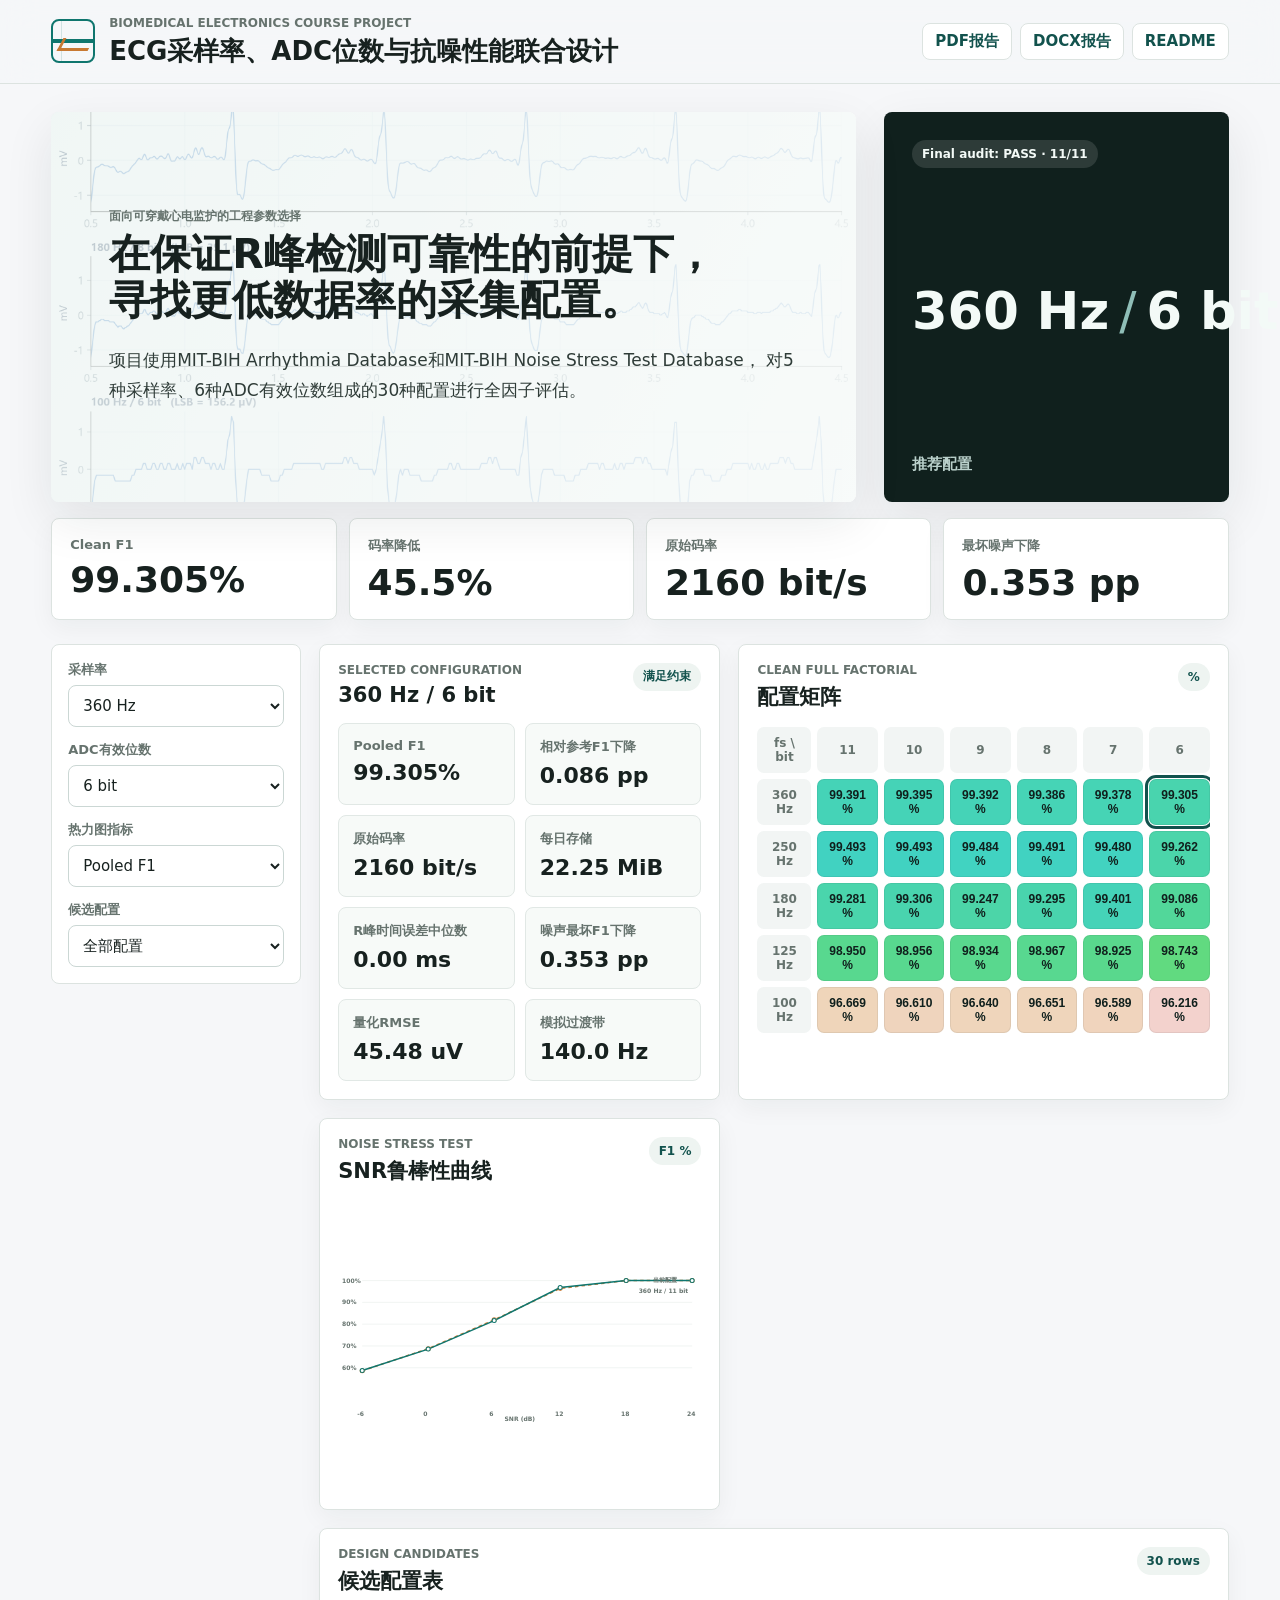
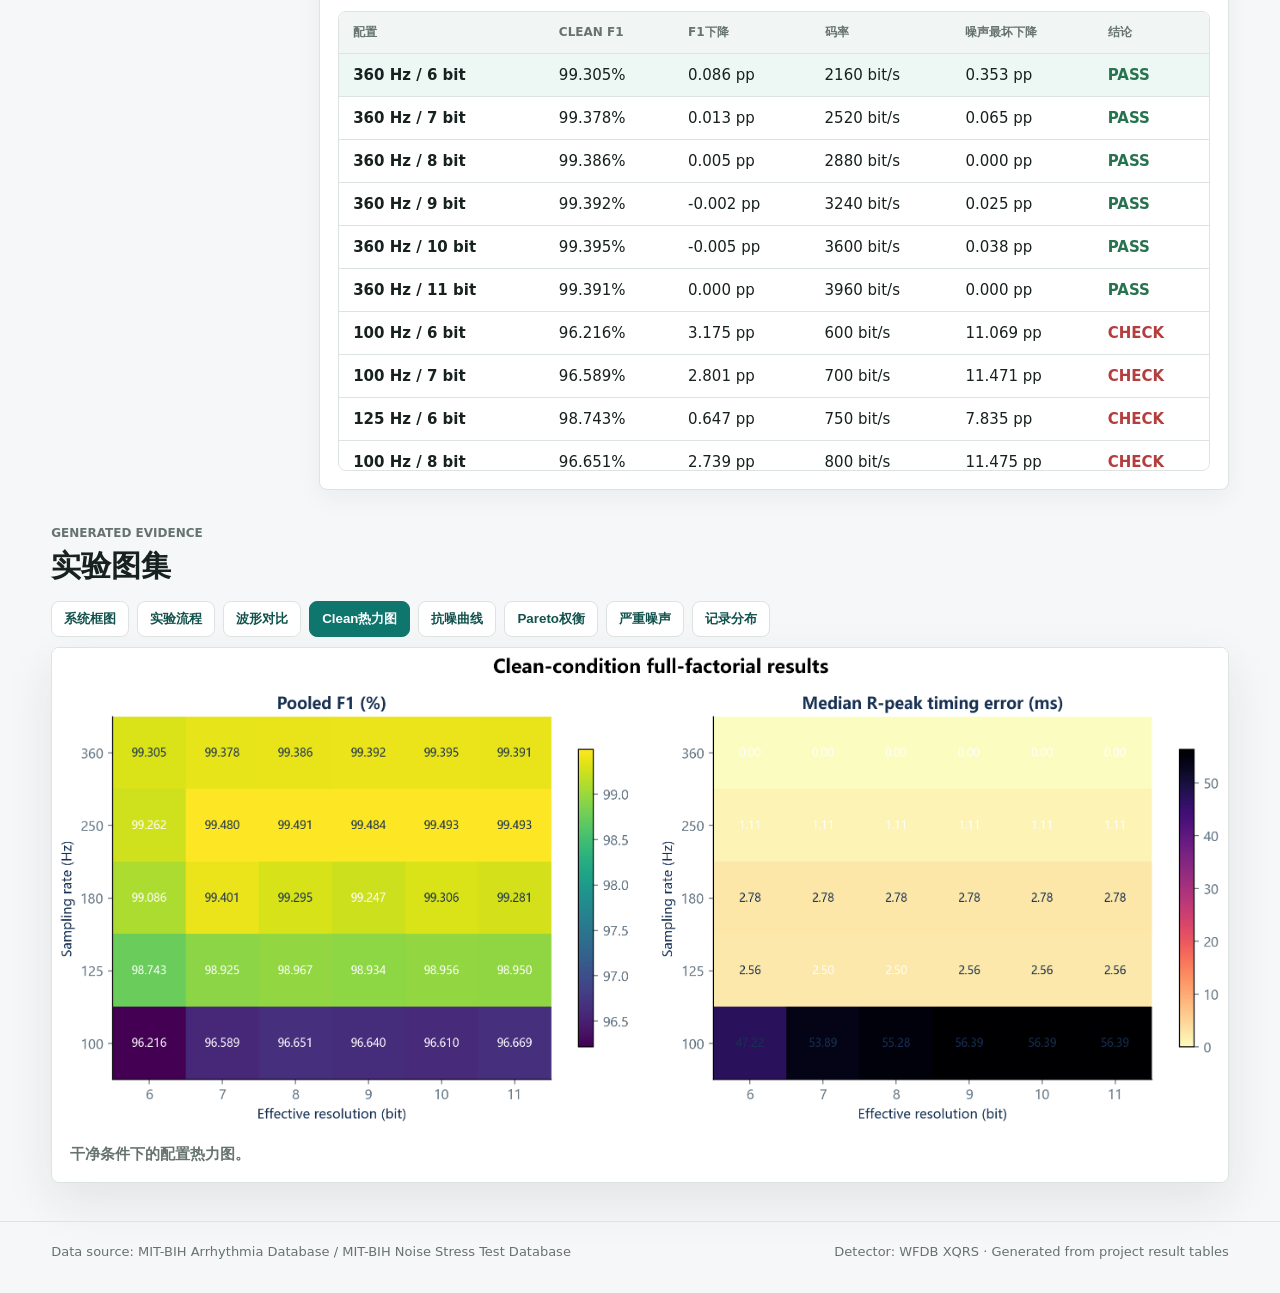
==== web/index.html @ b2e2f652 "Initial open-source ECG joint design project" ====
<!doctype html>
<html lang="zh-CN">
  <head>
    <meta charset="utf-8" />
    <meta name="viewport" content="width=device-width, initial-scale=1" />
    <title>ECG联合设计交互展示</title>
    <link rel="stylesheet" href="./styles.css" />
  </head>
  <body>
    <header class="app-header">
      <div class="brand">
        <span class="mark" aria-hidden="true"></span>
        <div>
          <p class="eyebrow">Biomedical Electronics Course Project</p>
          <h1>ECG采样率、ADC位数与抗噪性能联合设计</h1>
        </div>
      </div>
      <nav class="top-actions" aria-label="项目资源">
        <a href="../report/final_report.pdf" target="_blank" rel="noreferrer">PDF报告</a>
        <a href="../report/final_report.docx">DOCX报告</a>
        <a href="../README.md" target="_blank" rel="noreferrer">README</a>
      </nav>
    </header>

    <main>
      <section class="hero">
        <div class="hero-copy">
          <p class="kicker">面向可穿戴心电监护的工程参数选择</p>
          <h2>在保证R峰检测可靠性的前提下，寻找更低数据率的采集配置。</h2>
          <p class="lead">
            项目使用MIT-BIH Arrhythmia Database和MIT-BIH Noise Stress Test Database，
            对5种采样率、6种ADC有效位数组成的30种配置进行全因子评估。
          </p>
        </div>
        <div class="hero-panel" aria-label="推荐配置摘要">
          <span class="status-pill">Final audit: PASS · 11/11</span>
          <div class="recommendation">
            <span id="heroFs">360 Hz</span>
            <span class="divider">/</span>
            <span id="heroBits">6 bit</span>
          </div>
          <p>推荐配置</p>
        </div>
      </section>

      <section class="metrics-strip" aria-label="核心指标">
        <article>
          <span>Clean F1</span>
          <strong id="metricCleanF1">--</strong>
        </article>
        <article>
          <span>码率降低</span>
          <strong id="metricBitrateDrop">--</strong>
        </article>
        <article>
          <span>原始码率</span>
          <strong id="metricBitrate">--</strong>
        </article>
        <article>
          <span>最坏噪声下降</span>
          <strong id="metricNoiseDrop">--</strong>
        </article>
      </section>

      <section class="workspace" aria-label="交互分析工作区">
        <aside class="control-rail">
          <div class="control-group">
            <label for="fsSelect">采样率</label>
            <select id="fsSelect"></select>
          </div>
          <div class="control-group">
            <label for="bitsSelect">ADC有效位数</label>
            <select id="bitsSelect"></select>
          </div>
          <div class="control-group">
            <label for="metricSelect">热力图指标</label>
            <select id="metricSelect">
              <option value="pooled_f1_pct">Pooled F1</option>
              <option value="f1_drop_from_reference_pp">F1下降</option>
              <option value="raw_bitrate_bps">原始码率</option>
              <option value="median_timing_error_ms">R峰时间误差</option>
              <option value="quantization_rmse_uv_mean">量化RMSE</option>
            </select>
          </div>
          <div class="control-group">
            <label for="tableFilter">候选配置</label>
            <select id="tableFilter">
              <option value="all">全部配置</option>
              <option value="pass">满足全部约束</option>
              <option value="practical">模拟滤波可实现</option>
              <option value="low-bitrate">码率低于1500 bit/s</option>
            </select>
          </div>
        </aside>

        <section class="analysis-grid">
          <article class="panel selected-panel">
            <div class="panel-head">
              <div>
                <p class="eyebrow">Selected Configuration</p>
                <h3 id="selectedTitle">--</h3>
              </div>
              <span id="selectedBadge" class="badge">--</span>
            </div>
            <div class="detail-grid" id="selectedDetails"></div>
          </article>

          <article class="panel heatmap-panel">
            <div class="panel-head">
              <div>
                <p class="eyebrow">Clean Full Factorial</p>
                <h3>配置矩阵</h3>
              </div>
              <span id="heatmapUnit" class="badge">%</span>
            </div>
            <div id="heatmap" class="heatmap" role="img" aria-label="干净信号配置热力图"></div>
          </article>

          <article class="panel chart-panel">
            <div class="panel-head">
              <div>
                <p class="eyebrow">Noise Stress Test</p>
                <h3>SNR鲁棒性曲线</h3>
              </div>
              <span class="badge">F1 %</span>
            </div>
            <div id="noiseChart" class="noise-chart" role="img" aria-label="不同SNR下的F1变化"></div>
          </article>

          <article class="panel table-panel">
            <div class="panel-head">
              <div>
                <p class="eyebrow">Design Candidates</p>
                <h3>候选配置表</h3>
              </div>
              <span id="tableCount" class="badge">--</span>
            </div>
            <div class="table-wrap">
              <table>
                <thead>
                  <tr>
                    <th>配置</th>
                    <th>Clean F1</th>
                    <th>F1下降</th>
                    <th>码率</th>
                    <th>噪声最坏下降</th>
                    <th>结论</th>
                  </tr>
                </thead>
                <tbody id="candidateRows"></tbody>
              </table>
            </div>
          </article>
        </section>
      </section>

      <section class="figures-section">
        <div class="section-title">
          <p class="eyebrow">Generated Evidence</p>
          <h2>实验图集</h2>
        </div>
        <div class="figure-tabs" id="figureTabs" role="tablist" aria-label="实验图选择"></div>
        <figure class="figure-viewer">
          <img id="figureImage" src="../figures/figure_04_clean_heatmaps.png" alt="实验结果图" />
          <figcaption id="figureCaption">干净条件下的配置热力图。</figcaption>
        </figure>
      </section>
    </main>

    <footer>
      <span>Data source: MIT-BIH Arrhythmia Database / MIT-BIH Noise Stress Test Database</span>
      <span>Detector: WFDB XQRS · Generated from project result tables</span>
    </footer>

    <script src="./data.js"></script>
    <script src="./app.js"></script>
  </body>
</html>
---- web/styles.css ----
:root {
  --bg: #f6f7f9;
  --surface: #ffffff;
  --surface-soft: #eef4f1;
  --ink: #17211f;
  --muted: #66736e;
  --line: #dce3e0;
  --accent: #0f766e;
  --accent-dark: #12524d;
  --warm: #c87932;
  --danger: #b43d3d;
  --ok: #27724f;
  --shadow: 0 18px 50px rgba(24, 35, 32, 0.09);
}

* {
  box-sizing: border-box;
}

body {
  margin: 0;
  background: var(--bg);
  color: var(--ink);
  font-family:
    Inter, ui-sans-serif, system-ui, -apple-system, BlinkMacSystemFont, "Segoe UI",
    "Microsoft YaHei", sans-serif;
  font-size: 15px;
  letter-spacing: 0;
}

html,
body {
  max-width: 100%;
  overflow-x: hidden;
}

a {
  color: inherit;
}

.app-header {
  position: sticky;
  top: 0;
  z-index: 20;
  display: flex;
  align-items: center;
  justify-content: space-between;
  gap: 24px;
  padding: 16px clamp(18px, 4vw, 56px);
  background: rgba(246, 247, 249, 0.9);
  border-bottom: 1px solid var(--line);
  backdrop-filter: blur(16px);
}

.brand {
  display: flex;
  align-items: center;
  gap: 14px;
  min-width: 0;
}

.brand > div {
  min-width: 0;
}

.mark {
  position: relative;
  width: 44px;
  height: 44px;
  flex: 0 0 auto;
  border: 2px solid var(--accent);
  border-radius: 8px;
  background:
    linear-gradient(90deg, transparent 0 20%, rgba(15, 118, 110, 0.16) 20% 22%, transparent 22% 100%),
    linear-gradient(0deg, transparent 0 46%, var(--accent) 46% 54%, transparent 54% 100%);
}

.mark::after {
  content: "";
  position: absolute;
  left: 7px;
  top: 17px;
  width: 28px;
  height: 10px;
  border-left: 3px solid var(--warm);
  border-bottom: 3px solid var(--warm);
  transform: skewX(-28deg);
}

.brand h1,
.hero h2,
.section-title h2,
.panel h3 {
  margin: 0;
  letter-spacing: 0;
}

.brand h1 {
  overflow-wrap: anywhere;
  word-break: break-word;
  font-size: clamp(18px, 2.2vw, 26px);
  line-height: 1.18;
}

.eyebrow,
.kicker {
  margin: 0 0 6px;
  color: var(--muted);
  font-size: 12px;
  font-weight: 700;
  text-transform: uppercase;
}

.top-actions {
  display: flex;
  gap: 8px;
  flex: 0 0 auto;
}

.top-actions a,
.figure-tabs button {
  min-height: 36px;
  padding: 8px 12px;
  border: 1px solid var(--line);
  border-radius: 8px;
  background: var(--surface);
  text-decoration: none;
  color: var(--accent-dark);
  font-weight: 700;
}

main {
  width: min(1480px, 100%);
  margin: 0 auto;
  padding: 28px clamp(16px, 4vw, 56px) 38px;
}

.hero {
  display: grid;
  grid-template-columns: minmax(0, 1.4fr) minmax(280px, 0.6fr);
  gap: 28px;
  min-height: 390px;
  align-items: stretch;
}

.hero-copy {
  position: relative;
  display: flex;
  flex-direction: column;
  justify-content: center;
  padding: clamp(28px, 5vw, 58px);
  border-radius: 8px;
  background:
    linear-gradient(120deg, rgba(15, 118, 110, 0.12), rgba(255, 255, 255, 0.72)),
    url("../figures/figure_03_waveform_comparison.png") center / cover;
  box-shadow: var(--shadow);
  overflow: hidden;
}

.hero-copy::before {
  content: "";
  position: absolute;
  inset: 0;
  background: rgba(246, 250, 248, 0.74);
}

.hero-copy > * {
  position: relative;
  z-index: 1;
}

.hero-copy h2 {
  max-width: 850px;
  font-size: clamp(30px, 3.2vw, 46px);
  line-height: 1.14;
  text-wrap: balance;
}

.lead {
  max-width: 760px;
  margin: 22px 0 0;
  color: #2f3c38;
  font-size: 17px;
  line-height: 1.75;
  overflow-wrap: anywhere;
  text-wrap: pretty;
}

.hero-panel {
  display: flex;
  flex-direction: column;
  justify-content: space-between;
  min-height: 300px;
  padding: 28px;
  border-radius: 8px;
  background: #10201d;
  color: #f3faf7;
  box-shadow: var(--shadow);
}

.status-pill,
.badge {
  align-self: flex-start;
  display: inline-flex;
  align-items: center;
  min-height: 28px;
  padding: 5px 10px;
  border-radius: 999px;
  background: rgba(255, 255, 255, 0.12);
  color: inherit;
  font-size: 12px;
  font-weight: 800;
}

.recommendation {
  display: flex;
  align-items: baseline;
  gap: 10px;
  flex-wrap: nowrap;
  font-size: clamp(40px, 4vw, 58px);
  font-weight: 900;
}

.recommendation .divider {
  color: #8fbeb7;
  font-weight: 500;
}

#heroFs,
#heroBits {
  white-space: nowrap;
}

.hero-panel p {
  margin: 0;
  color: #bad0cb;
  font-weight: 700;
}

.metrics-strip {
  display: grid;
  grid-template-columns: repeat(4, minmax(0, 1fr));
  gap: 12px;
  margin: 16px 0 24px;
}

.metrics-strip article,
.panel {
  border: 1px solid var(--line);
  border-radius: 8px;
  background: var(--surface);
  box-shadow: 0 8px 24px rgba(22, 32, 30, 0.05);
}

.metrics-strip article {
  min-height: 96px;
  padding: 18px;
}

.metrics-strip span,
.detail-card span {
  display: block;
  color: var(--muted);
  font-size: 13px;
  font-weight: 700;
}

.metrics-strip strong {
  display: block;
  margin-top: 10px;
  font-size: clamp(24px, 3vw, 36px);
  line-height: 1;
}

.workspace {
  display: grid;
  grid-template-columns: 250px minmax(0, 1fr);
  gap: 18px;
  align-items: start;
}

.control-rail {
  position: sticky;
  top: 88px;
  display: grid;
  gap: 14px;
  padding: 16px;
  border: 1px solid var(--line);
  border-radius: 8px;
  background: var(--surface);
}

.control-group {
  display: grid;
  gap: 6px;
}

label {
  color: var(--muted);
  font-size: 13px;
  font-weight: 800;
}

select {
  width: 100%;
  min-height: 42px;
  padding: 8px 34px 8px 10px;
  border: 1px solid #cbd7d4;
  border-radius: 8px;
  background: #fff;
  color: var(--ink);
  font: inherit;
}

.analysis-grid {
  display: grid;
  grid-template-columns: minmax(0, 0.9fr) minmax(0, 1.1fr);
  gap: 18px;
}

.table-panel {
  grid-column: 1 / -1;
}

.panel {
  min-width: 0;
  padding: 18px;
}

.panel-head {
  display: flex;
  align-items: flex-start;
  justify-content: space-between;
  gap: 12px;
  margin-bottom: 16px;
}

.panel h3 {
  font-size: 21px;
}

.panel .badge {
  background: var(--surface-soft);
  color: var(--accent-dark);
  white-space: nowrap;
}

.detail-grid {
  display: grid;
  grid-template-columns: repeat(2, minmax(0, 1fr));
  gap: 10px;
}

.detail-card {
  min-height: 82px;
  padding: 14px;
  border-radius: 8px;
  background: #f7faf8;
  border: 1px solid #e1e8e5;
}

.detail-card strong {
  display: block;
  margin-top: 8px;
  font-size: 22px;
  line-height: 1.1;
}

.heatmap {
  display: grid;
  grid-template-columns: 54px repeat(6, minmax(48px, 1fr));
  gap: 6px;
  overflow-x: auto;
}

.heat-cell,
.heat-label {
  min-height: 46px;
  border-radius: 7px;
  display: grid;
  place-items: center;
  padding: 6px;
  text-align: center;
  font-size: 12px;
  font-weight: 800;
}

.heat-label {
  color: var(--muted);
  background: #f2f5f4;
}

.heat-cell {
  border: 1px solid rgba(16, 32, 29, 0.07);
  color: #10201d;
  cursor: pointer;
}

.heat-cell.is-selected {
  outline: 3px solid var(--accent-dark);
  outline-offset: 1px;
}

.noise-chart svg {
  display: block;
  width: 100%;
  min-height: 290px;
}

.axis-text {
  fill: var(--muted);
  font-size: 12px;
  font-weight: 700;
}

.line-main {
  fill: none;
  stroke: var(--accent);
  stroke-width: 3;
}

.line-reference {
  fill: none;
  stroke: var(--warm);
  stroke-width: 3;
  stroke-dasharray: 7 6;
}

.chart-point {
  fill: var(--surface);
  stroke-width: 2;
}

.table-wrap {
  overflow: auto;
  max-height: 460px;
  border: 1px solid var(--line);
  border-radius: 8px;
}

table {
  width: 100%;
  min-width: 760px;
  border-collapse: collapse;
  background: #fff;
}

th,
td {
  padding: 12px 14px;
  border-bottom: 1px solid var(--line);
  text-align: left;
  white-space: nowrap;
}

th {
  position: sticky;
  top: 0;
  z-index: 2;
  background: #f1f5f3;
  color: var(--muted);
  font-size: 12px;
  text-transform: uppercase;
}

tbody tr {
  cursor: pointer;
}

tbody tr:hover,
tbody tr.is-selected {
  background: #edf7f4;
}

.pass {
  color: var(--ok);
  font-weight: 800;
}

.fail {
  color: var(--danger);
  font-weight: 800;
}

.figures-section {
  margin-top: 28px;
  padding-top: 8px;
}

.section-title {
  margin-bottom: 14px;
}

.section-title h2 {
  font-size: 30px;
}

.figure-tabs {
  display: flex;
  gap: 8px;
  overflow-x: auto;
  padding-bottom: 10px;
}

.figure-tabs button {
  flex: 0 0 auto;
  cursor: pointer;
}

.figure-tabs button.active {
  background: var(--accent);
  color: #fff;
  border-color: var(--accent);
}

.figure-viewer {
  margin: 0;
  border: 1px solid var(--line);
  border-radius: 8px;
  background: var(--surface);
  overflow: hidden;
  box-shadow: var(--shadow);
}

.figure-viewer img {
  display: block;
  width: 100%;
  max-height: 760px;
  object-fit: contain;
  background: #fff;
}

.figure-viewer figcaption {
  padding: 14px 18px 18px;
  color: var(--muted);
  font-weight: 700;
}

footer {
  display: flex;
  justify-content: space-between;
  gap: 16px;
  padding: 22px clamp(18px, 4vw, 56px) 34px;
  color: var(--muted);
  border-top: 1px solid var(--line);
  font-size: 13px;
}

@media (max-width: 980px) {
  .app-header,
  footer {
    align-items: flex-start;
    flex-direction: column;
  }

  .brand {
    width: 100%;
  }

  .brand h1 {
    white-space: normal;
  }

  .hero,
  .workspace,
  .analysis-grid {
    grid-template-columns: 1fr;
  }

  .control-rail {
    position: static;
    grid-template-columns: repeat(2, minmax(0, 1fr));
  }

  .metrics-strip {
    grid-template-columns: repeat(2, minmax(0, 1fr));
  }
}

@media (max-width: 640px) {
  main {
    padding-inline: 12px;
  }

  .top-actions {
    width: 100%;
    flex-wrap: wrap;
    overflow-x: auto;
  }

  .app-header {
    padding-inline: 18px;
  }

  .brand {
    align-items: flex-start;
    display: grid;
    grid-template-columns: 44px minmax(0, 1fr);
    max-width: 100%;
  }

  .brand h1 {
    width: 100%;
    max-width: 260px;
    font-size: 16px;
    line-height: 1.3;
    word-break: break-all;
  }

  .hero-copy {
    padding: 24px;
    min-height: 310px;
  }

  .hero-copy h2 {
    font-size: 30px;
  }

  .metrics-strip,
  .control-rail,
  .detail-grid {
    grid-template-columns: 1fr;
  }

  .recommendation {
    font-size: 42px;
  }

  .heatmap {
    grid-template-columns: 48px repeat(6, 58px);
  }
}
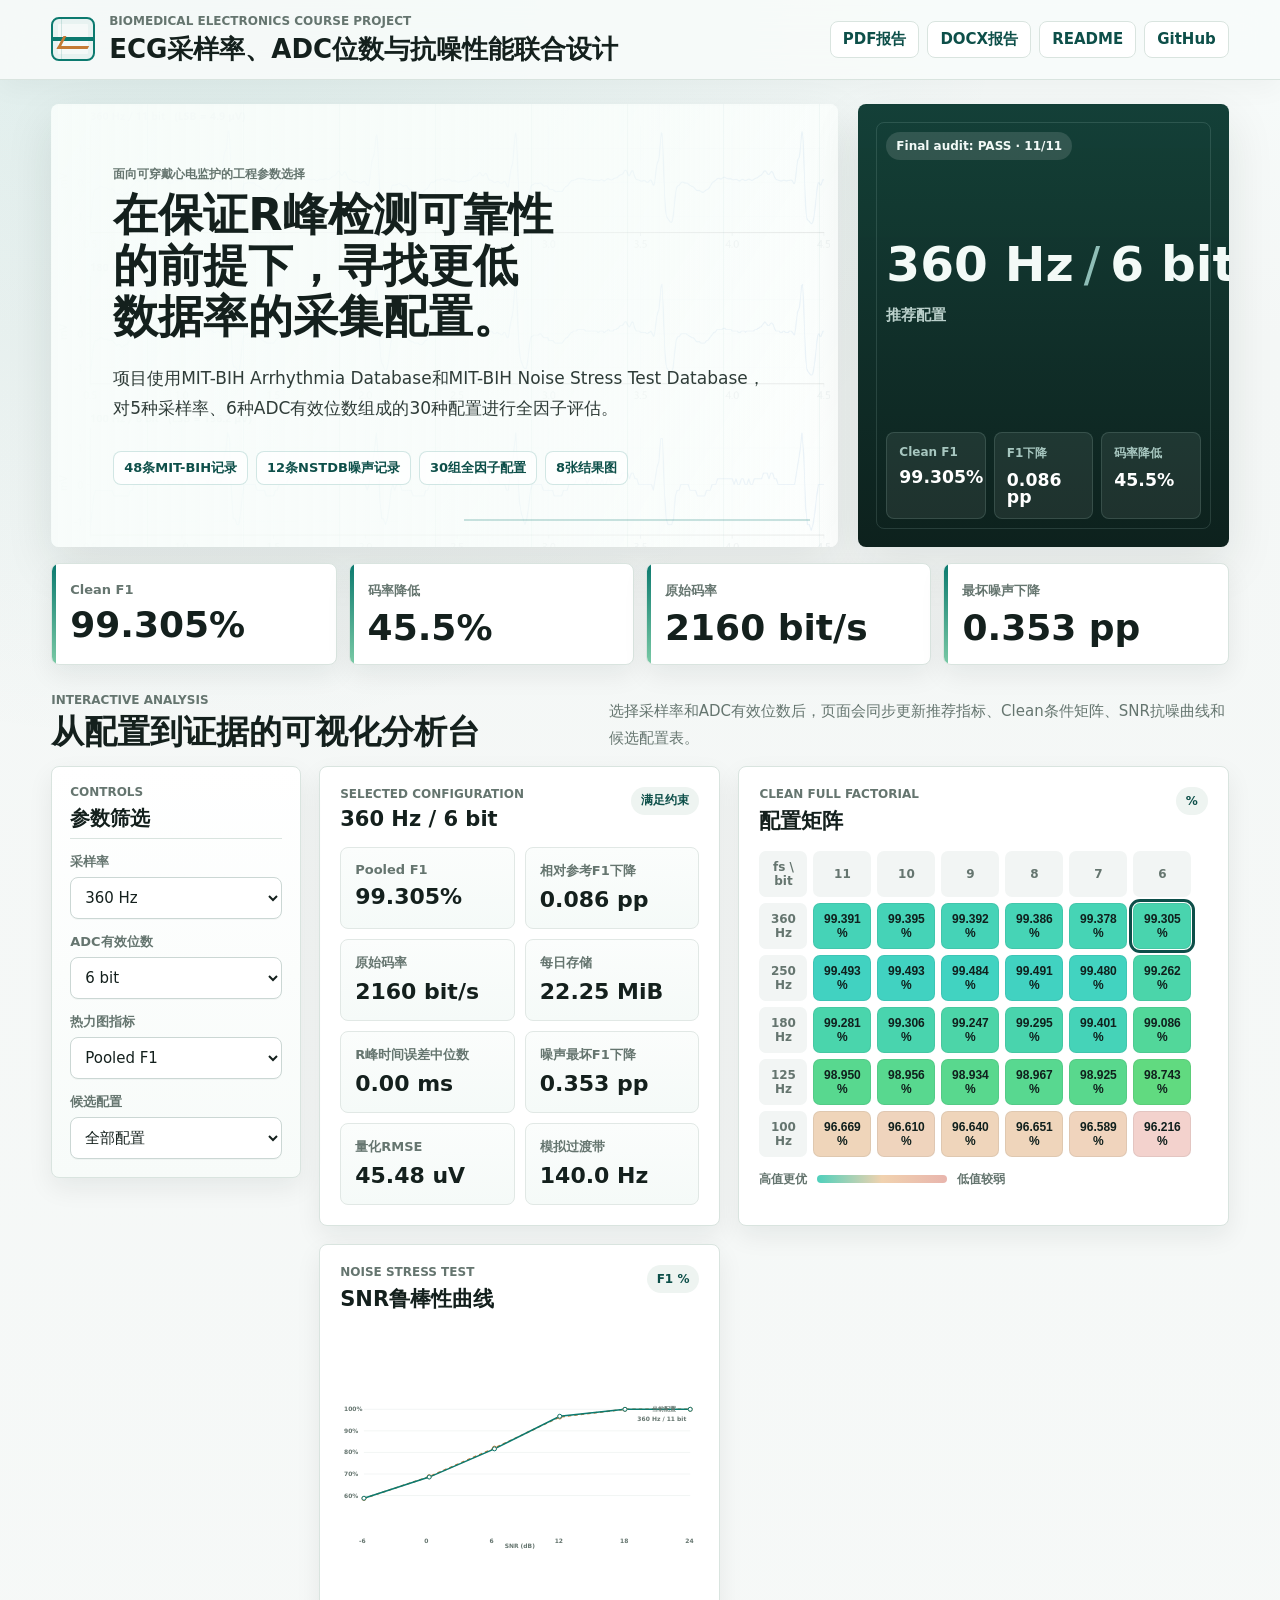
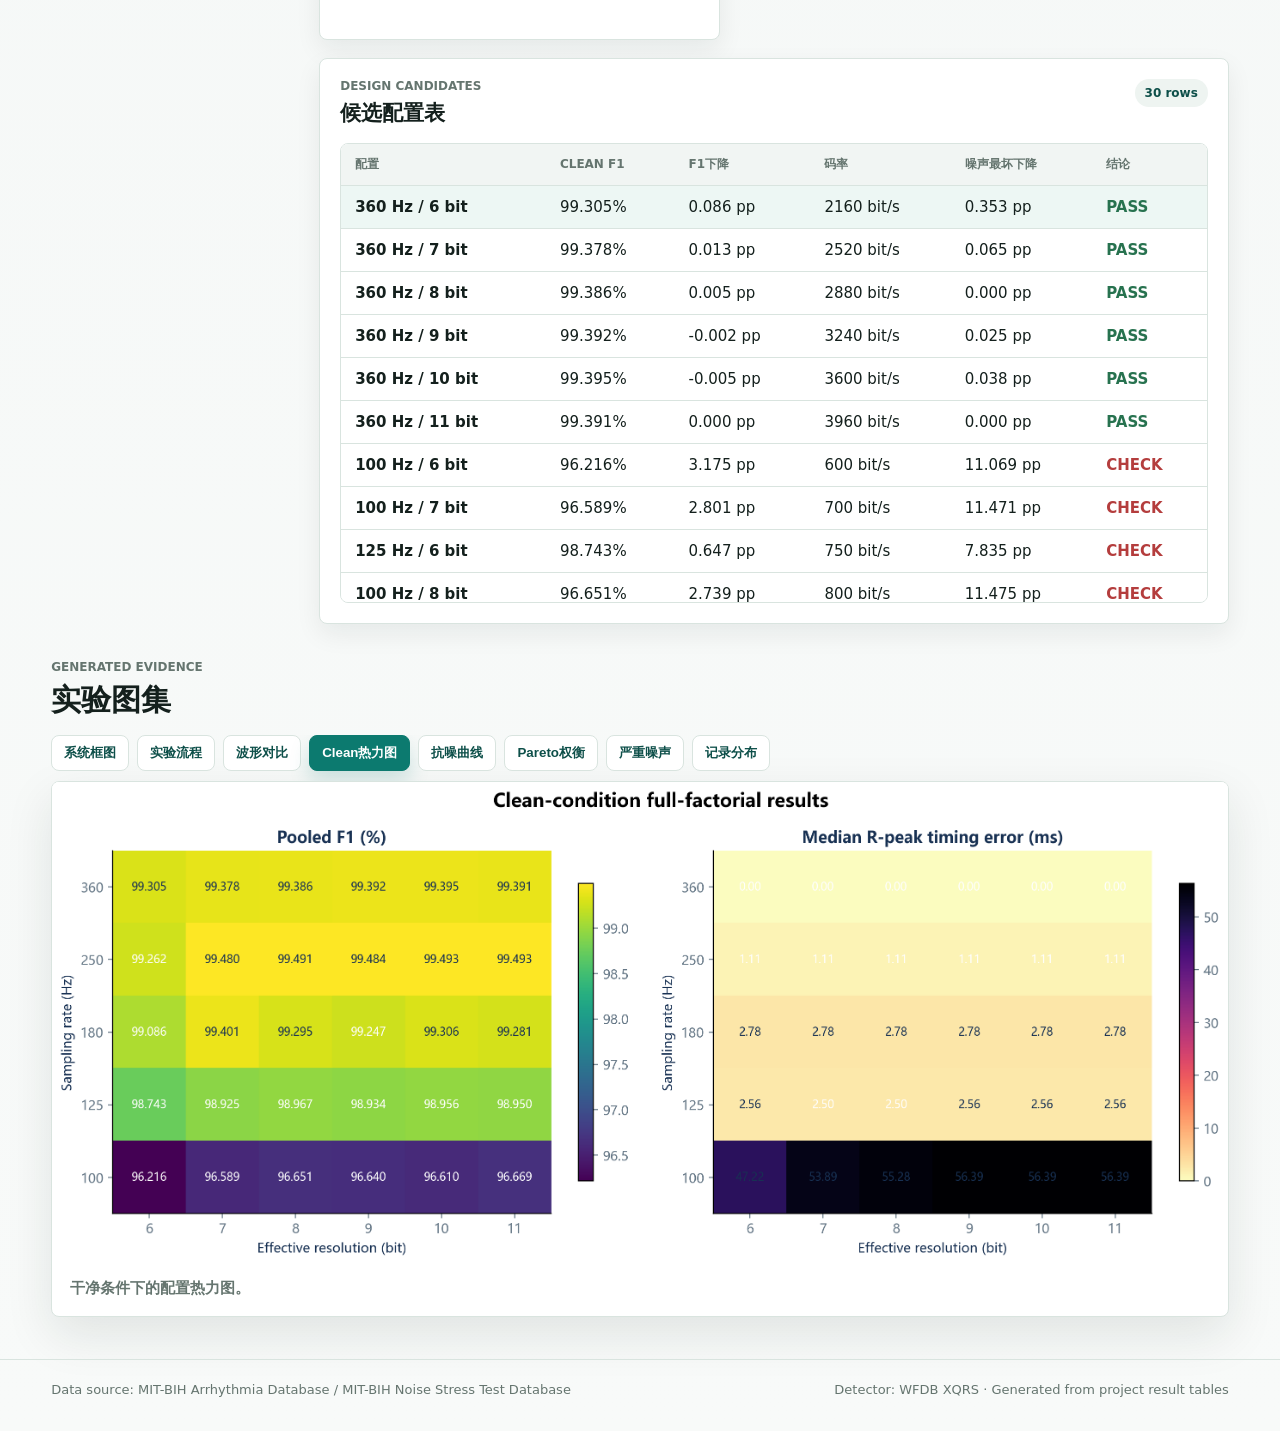
==== commit 5517bc8c: "Polish interactive web showcase" ====
--- a/web/index.html
+++ b/web/index.html
@@ -4,6 +4,10 @@
     <meta charset="utf-8" />
     <meta name="viewport" content="width=device-width, initial-scale=1" />
     <title>ECG联合设计交互展示</title>
+    <meta
+      name="description"
+      content="ECG采样率、ADC有效位数与抗噪性能联合设计项目的交互展示页面。"
+    />
     <link rel="stylesheet" href="./styles.css" />
   </head>
   <body>
@@ -19,6 +23,9 @@
         <a href="../report/final_report.pdf" target="_blank" rel="noreferrer">PDF报告</a>
         <a href="../report/final_report.docx">DOCX报告</a>
         <a href="../README.md" target="_blank" rel="noreferrer">README</a>
+        <a href="https://github.com/Lebron-shun/ecg-sampling-adc-noise-robustness" target="_blank" rel="noreferrer"
+          >GitHub</a
+        >
       </nav>
     </header>
 
@@ -31,15 +38,37 @@
             项目使用MIT-BIH Arrhythmia Database和MIT-BIH Noise Stress Test Database，
             对5种采样率、6种ADC有效位数组成的30种配置进行全因子评估。
           </p>
+          <div class="hero-tags" aria-label="实验规模">
+            <span>48条MIT-BIH记录</span>
+            <span>12条NSTDB噪声记录</span>
+            <span>30组全因子配置</span>
+            <span>8张结果图</span>
+          </div>
         </div>
         <div class="hero-panel" aria-label="推荐配置摘要">
-          <span class="status-pill">Final audit: PASS · 11/11</span>
-          <div class="recommendation">
-            <span id="heroFs">360 Hz</span>
-            <span class="divider">/</span>
-            <span id="heroBits">6 bit</span>
-          </div>
-          <p>推荐配置</p>
+          <div>
+            <span class="status-pill">Final audit: PASS · 11/11</span>
+            <div class="recommendation">
+              <span id="heroFs">360 Hz</span>
+              <span class="divider">/</span>
+              <span id="heroBits">6 bit</span>
+            </div>
+            <p>推荐配置</p>
+          </div>
+          <div class="hero-evidence" aria-label="推荐配置证据">
+            <div>
+              <span>Clean F1</span>
+              <strong>99.305%</strong>
+            </div>
+            <div>
+              <span>F1下降</span>
+              <strong>0.086 pp</strong>
+            </div>
+            <div>
+              <span>码率降低</span>
+              <strong>45.5%</strong>
+            </div>
+          </div>
         </div>
       </section>
 
@@ -62,8 +91,22 @@
         </article>
       </section>
 
+      <section class="section-intro" aria-label="交互分析摘要">
+        <div>
+          <p class="eyebrow">Interactive Analysis</p>
+          <h2>从配置到证据的可视化分析台</h2>
+        </div>
+        <p>
+          选择采样率和ADC有效位数后，页面会同步更新推荐指标、Clean条件矩阵、SNR抗噪曲线和候选配置表。
+        </p>
+      </section>
+
       <section class="workspace" aria-label="交互分析工作区">
         <aside class="control-rail">
+          <div class="rail-title">
+            <p class="eyebrow">Controls</p>
+            <h3>参数筛选</h3>
+          </div>
           <div class="control-group">
             <label for="fsSelect">采样率</label>
             <select id="fsSelect"></select>
@@ -114,6 +157,11 @@
               <span id="heatmapUnit" class="badge">%</span>
             </div>
             <div id="heatmap" class="heatmap" role="img" aria-label="干净信号配置热力图"></div>
+            <div class="scale-note">
+              <span id="scaleGoodLabel">较优</span>
+              <span class="scale-bar" aria-hidden="true"></span>
+              <span id="scaleWeakLabel">较弱</span>
+            </div>
           </article>
 
           <article class="panel chart-panel">
--- a/web/styles.css
+++ b/web/styles.css
@@ -1,16 +1,19 @@
 :root {
-  --bg: #f6f7f9;
+  --bg: #f4f7f6;
   --surface: #ffffff;
   --surface-soft: #eef4f1;
-  --ink: #17211f;
-  --muted: #66736e;
-  --line: #dce3e0;
-  --accent: #0f766e;
-  --accent-dark: #12524d;
-  --warm: #c87932;
+  --ink: #14201d;
+  --muted: #65756f;
+  --line: #d9e4df;
+  --accent: #0c7a6f;
+  --accent-dark: #0d4f49;
+  --accent-soft: #dff3ee;
+  --warm: #c47a34;
   --danger: #b43d3d;
   --ok: #27724f;
-  --shadow: 0 18px 50px rgba(24, 35, 32, 0.09);
+  --navy: #0d211d;
+  --shadow: 0 18px 48px rgba(17, 35, 31, 0.1);
+  --shadow-soft: 0 10px 26px rgba(17, 35, 31, 0.07);
 }
 
 * {
@@ -19,7 +22,9 @@
 
 body {
   margin: 0;
-  background: var(--bg);
+  background:
+    radial-gradient(circle at 12% -4%, rgba(12, 122, 111, 0.12), transparent 26%),
+    linear-gradient(180deg, #f7fbfa 0%, var(--bg) 340px, #f8faf9 100%);
   color: var(--ink);
   font-family:
     Inter, ui-sans-serif, system-ui, -apple-system, BlinkMacSystemFont, "Segoe UI",
@@ -46,10 +51,11 @@
   align-items: center;
   justify-content: space-between;
   gap: 24px;
-  padding: 16px clamp(18px, 4vw, 56px);
-  background: rgba(246, 247, 249, 0.9);
+  padding: 14px clamp(18px, 4vw, 56px);
+  background: rgba(248, 251, 250, 0.88);
   border-bottom: 1px solid var(--line);
-  backdrop-filter: blur(16px);
+  box-shadow: 0 8px 28px rgba(20, 32, 29, 0.04);
+  backdrop-filter: blur(18px);
 }
 
 .brand {
@@ -70,6 +76,7 @@
   flex: 0 0 auto;
   border: 2px solid var(--accent);
   border-radius: 8px;
+  box-shadow: inset 0 0 0 5px rgba(12, 122, 111, 0.05);
   background:
     linear-gradient(90deg, transparent 0 20%, rgba(15, 118, 110, 0.16) 20% 22%, transparent 22% 100%),
     linear-gradient(0deg, transparent 0 46%, var(--accent) 46% 54%, transparent 54% 100%);
@@ -127,19 +134,30 @@
   text-decoration: none;
   color: var(--accent-dark);
   font-weight: 700;
+  transition:
+    transform 0.16s ease,
+    border-color 0.16s ease,
+    background 0.16s ease;
+}
+
+.top-actions a:hover,
+.figure-tabs button:hover {
+  transform: translateY(-1px);
+  border-color: rgba(12, 122, 111, 0.35);
+  background: #f4fbf8;
 }
 
 main {
   width: min(1480px, 100%);
   margin: 0 auto;
-  padding: 28px clamp(16px, 4vw, 56px) 38px;
+  padding: 24px clamp(16px, 4vw, 56px) 42px;
 }
 
 .hero {
   display: grid;
-  grid-template-columns: minmax(0, 1.4fr) minmax(280px, 0.6fr);
-  gap: 28px;
-  min-height: 390px;
+  grid-template-columns: minmax(0, 1.36fr) minmax(320px, 0.64fr);
+  gap: 20px;
+  min-height: 420px;
   align-items: stretch;
 }
 
@@ -148,10 +166,10 @@
   display: flex;
   flex-direction: column;
   justify-content: center;
-  padding: clamp(28px, 5vw, 58px);
+  padding: clamp(30px, 5vw, 62px);
   border-radius: 8px;
   background:
-    linear-gradient(120deg, rgba(15, 118, 110, 0.12), rgba(255, 255, 255, 0.72)),
+    linear-gradient(120deg, rgba(232, 247, 242, 0.94), rgba(255, 255, 255, 0.82)),
     url("../figures/figure_03_waveform_comparison.png") center / cover;
   box-shadow: var(--shadow);
   overflow: hidden;
@@ -161,7 +179,20 @@
   content: "";
   position: absolute;
   inset: 0;
-  background: rgba(246, 250, 248, 0.74);
+  background:
+    linear-gradient(90deg, rgba(249, 253, 251, 0.88) 0%, rgba(249, 253, 251, 0.76) 54%, rgba(249, 253, 251, 0.48) 100%),
+    repeating-linear-gradient(90deg, rgba(12, 122, 111, 0.08) 0 1px, transparent 1px 96px);
+}
+
+.hero-copy::after {
+  content: "";
+  position: absolute;
+  right: 28px;
+  bottom: 26px;
+  width: min(44%, 360px);
+  height: 86px;
+  border-bottom: 2px solid rgba(12, 122, 111, 0.3);
+  opacity: 0.72;
 }
 
 .hero-copy > * {
@@ -171,7 +202,7 @@
 
 .hero-copy h2 {
   max-width: 850px;
-  font-size: clamp(30px, 3.2vw, 46px);
+  font-size: clamp(32px, 3.5vw, 52px);
   line-height: 1.14;
   text-wrap: balance;
 }
@@ -186,6 +217,24 @@
   text-wrap: pretty;
 }
 
+.hero-tags {
+  display: flex;
+  flex-wrap: wrap;
+  gap: 8px;
+  margin-top: 28px;
+}
+
+.hero-tags span {
+  min-height: 32px;
+  padding: 7px 10px;
+  border: 1px solid rgba(12, 122, 111, 0.18);
+  border-radius: 8px;
+  background: rgba(255, 255, 255, 0.68);
+  color: var(--accent-dark);
+  font-size: 13px;
+  font-weight: 800;
+}
+
 .hero-panel {
   display: flex;
   flex-direction: column;
@@ -193,9 +242,27 @@
   min-height: 300px;
   padding: 28px;
   border-radius: 8px;
-  background: #10201d;
+  background:
+    linear-gradient(180deg, rgba(20, 64, 56, 0.98), rgba(13, 33, 29, 1)),
+    var(--navy);
   color: #f3faf7;
   box-shadow: var(--shadow);
+  overflow: hidden;
+  position: relative;
+}
+
+.hero-panel::before {
+  content: "";
+  position: absolute;
+  inset: 18px;
+  border: 1px solid rgba(195, 231, 223, 0.14);
+  border-radius: 8px;
+  pointer-events: none;
+}
+
+.hero-panel > * {
+  position: relative;
+  z-index: 1;
 }
 
 .status-pill,
@@ -206,7 +273,7 @@
   min-height: 28px;
   padding: 5px 10px;
   border-radius: 999px;
-  background: rgba(255, 255, 255, 0.12);
+  background: rgba(255, 255, 255, 0.13);
   color: inherit;
   font-size: 12px;
   font-weight: 800;
@@ -217,7 +284,8 @@
   align-items: baseline;
   gap: 10px;
   flex-wrap: nowrap;
-  font-size: clamp(40px, 4vw, 58px);
+  margin-top: 76px;
+  font-size: clamp(40px, 3.8vw, 58px);
   font-weight: 900;
 }
 
@@ -232,16 +300,46 @@
 }
 
 .hero-panel p {
-  margin: 0;
+  margin: 14px 0 0;
   color: #bad0cb;
   font-weight: 700;
 }
 
+.hero-evidence {
+  display: grid;
+  grid-template-columns: repeat(3, minmax(0, 1fr));
+  gap: 8px;
+  margin-top: 28px;
+}
+
+.hero-evidence div {
+  min-height: 74px;
+  padding: 12px;
+  border: 1px solid rgba(195, 231, 223, 0.15);
+  border-radius: 8px;
+  background: rgba(255, 255, 255, 0.07);
+}
+
+.hero-evidence span {
+  display: block;
+  color: #a7c7c0;
+  font-size: 12px;
+  font-weight: 800;
+}
+
+.hero-evidence strong {
+  display: block;
+  margin-top: 10px;
+  color: #fff;
+  font-size: clamp(17px, 1.35vw, 22px);
+  line-height: 1;
+}
+
 .metrics-strip {
   display: grid;
   grid-template-columns: repeat(4, minmax(0, 1fr));
   gap: 12px;
-  margin: 16px 0 24px;
+  margin: 16px 0 28px;
 }
 
 .metrics-strip article,
@@ -249,12 +347,22 @@
   border: 1px solid var(--line);
   border-radius: 8px;
   background: var(--surface);
-  box-shadow: 0 8px 24px rgba(22, 32, 30, 0.05);
+  box-shadow: var(--shadow-soft);
 }
 
 .metrics-strip article {
+  position: relative;
   min-height: 96px;
   padding: 18px;
+  overflow: hidden;
+}
+
+.metrics-strip article::before {
+  content: "";
+  position: absolute;
+  inset: 0 auto 0 0;
+  width: 4px;
+  background: linear-gradient(180deg, var(--accent), #79c9a5);
 }
 
 .metrics-strip span,
@@ -272,6 +380,27 @@
   line-height: 1;
 }
 
+.section-intro {
+  display: flex;
+  align-items: end;
+  justify-content: space-between;
+  gap: 24px;
+  margin: 6px 0 14px;
+}
+
+.section-intro h2 {
+  margin: 0;
+  font-size: clamp(24px, 2.6vw, 34px);
+  line-height: 1.15;
+}
+
+.section-intro p:last-child {
+  max-width: 620px;
+  margin: 0;
+  color: var(--muted);
+  line-height: 1.8;
+}
+
 .workspace {
   display: grid;
   grid-template-columns: 250px minmax(0, 1fr);
@@ -284,10 +413,23 @@
   top: 88px;
   display: grid;
   gap: 14px;
-  padding: 16px;
+  padding: 18px;
   border: 1px solid var(--line);
   border-radius: 8px;
-  background: var(--surface);
+  background:
+    linear-gradient(180deg, #ffffff, #f7fbf9),
+    var(--surface);
+  box-shadow: var(--shadow-soft);
+}
+
+.rail-title {
+  padding-bottom: 6px;
+  border-bottom: 1px solid var(--line);
+}
+
+.rail-title h3 {
+  margin: 0;
+  font-size: 20px;
 }
 
 .control-group {
@@ -310,6 +452,7 @@
   background: #fff;
   color: var(--ink);
   font: inherit;
+  box-shadow: 0 1px 0 rgba(17, 35, 31, 0.03);
 }
 
 .analysis-grid {
@@ -324,7 +467,7 @@
 
 .panel {
   min-width: 0;
-  padding: 18px;
+  padding: 20px;
 }
 
 .panel-head {
@@ -355,7 +498,7 @@
   min-height: 82px;
   padding: 14px;
   border-radius: 8px;
-  background: #f7faf8;
+  background: linear-gradient(180deg, #fbfdfc, #f5faf8);
   border: 1px solid #e1e8e5;
 }
 
@@ -394,17 +537,46 @@
   border: 1px solid rgba(16, 32, 29, 0.07);
   color: #10201d;
   cursor: pointer;
+  transition:
+    transform 0.14s ease,
+    box-shadow 0.14s ease,
+    outline-color 0.14s ease;
+}
+
+.heat-cell:hover {
+  transform: translateY(-1px);
+  box-shadow: 0 8px 18px rgba(17, 35, 31, 0.12);
 }
 
 .heat-cell.is-selected {
   outline: 3px solid var(--accent-dark);
   outline-offset: 1px;
+}
+
+.scale-note {
+  display: flex;
+  align-items: center;
+  gap: 10px;
+  margin-top: 14px;
+  color: var(--muted);
+  font-size: 12px;
+  font-weight: 800;
+}
+
+.scale-bar {
+  display: block;
+  width: 130px;
+  height: 8px;
+  border-radius: 999px;
+  background: linear-gradient(90deg, #4fd0bc, #f1d2af, #e8b5ad);
 }
 
 .noise-chart svg {
   display: block;
   width: 100%;
   min-height: 290px;
+  border-radius: 8px;
+  background: #fff;
 }
 
 .axis-text {
@@ -511,6 +683,7 @@
   background: var(--accent);
   color: #fff;
   border-color: var(--accent);
+  box-shadow: 0 10px 20px rgba(12, 122, 111, 0.18);
 }
 
 .figure-viewer {
@@ -546,6 +719,16 @@
   font-size: 13px;
 }
 
+@media (max-width: 1180px) {
+  .hero {
+    grid-template-columns: minmax(0, 1.15fr) minmax(300px, 0.85fr);
+  }
+
+  .hero-evidence {
+    grid-template-columns: 1fr;
+  }
+}
+
 @media (max-width: 980px) {
   .app-header,
   footer {
@@ -565,6 +748,15 @@
   .workspace,
   .analysis-grid {
     grid-template-columns: 1fr;
+  }
+
+  .hero {
+    min-height: auto;
+  }
+
+  .section-intro {
+    align-items: flex-start;
+    flex-direction: column;
   }
 
   .control-rail {
@@ -609,11 +801,15 @@
 
   .hero-copy {
     padding: 24px;
-    min-height: 310px;
+    min-height: 360px;
   }
 
   .hero-copy h2 {
-    font-size: 30px;
+    font-size: 29px;
+  }
+
+  .lead {
+    font-size: 15px;
   }
 
   .metrics-strip,
@@ -623,7 +819,13 @@
   }
 
   .recommendation {
-    font-size: 42px;
+    margin-top: 58px;
+    font-size: 40px;
+  }
+
+  .hero-evidence {
+    grid-template-columns: 1fr;
+  }
   }
 
   .heatmap {
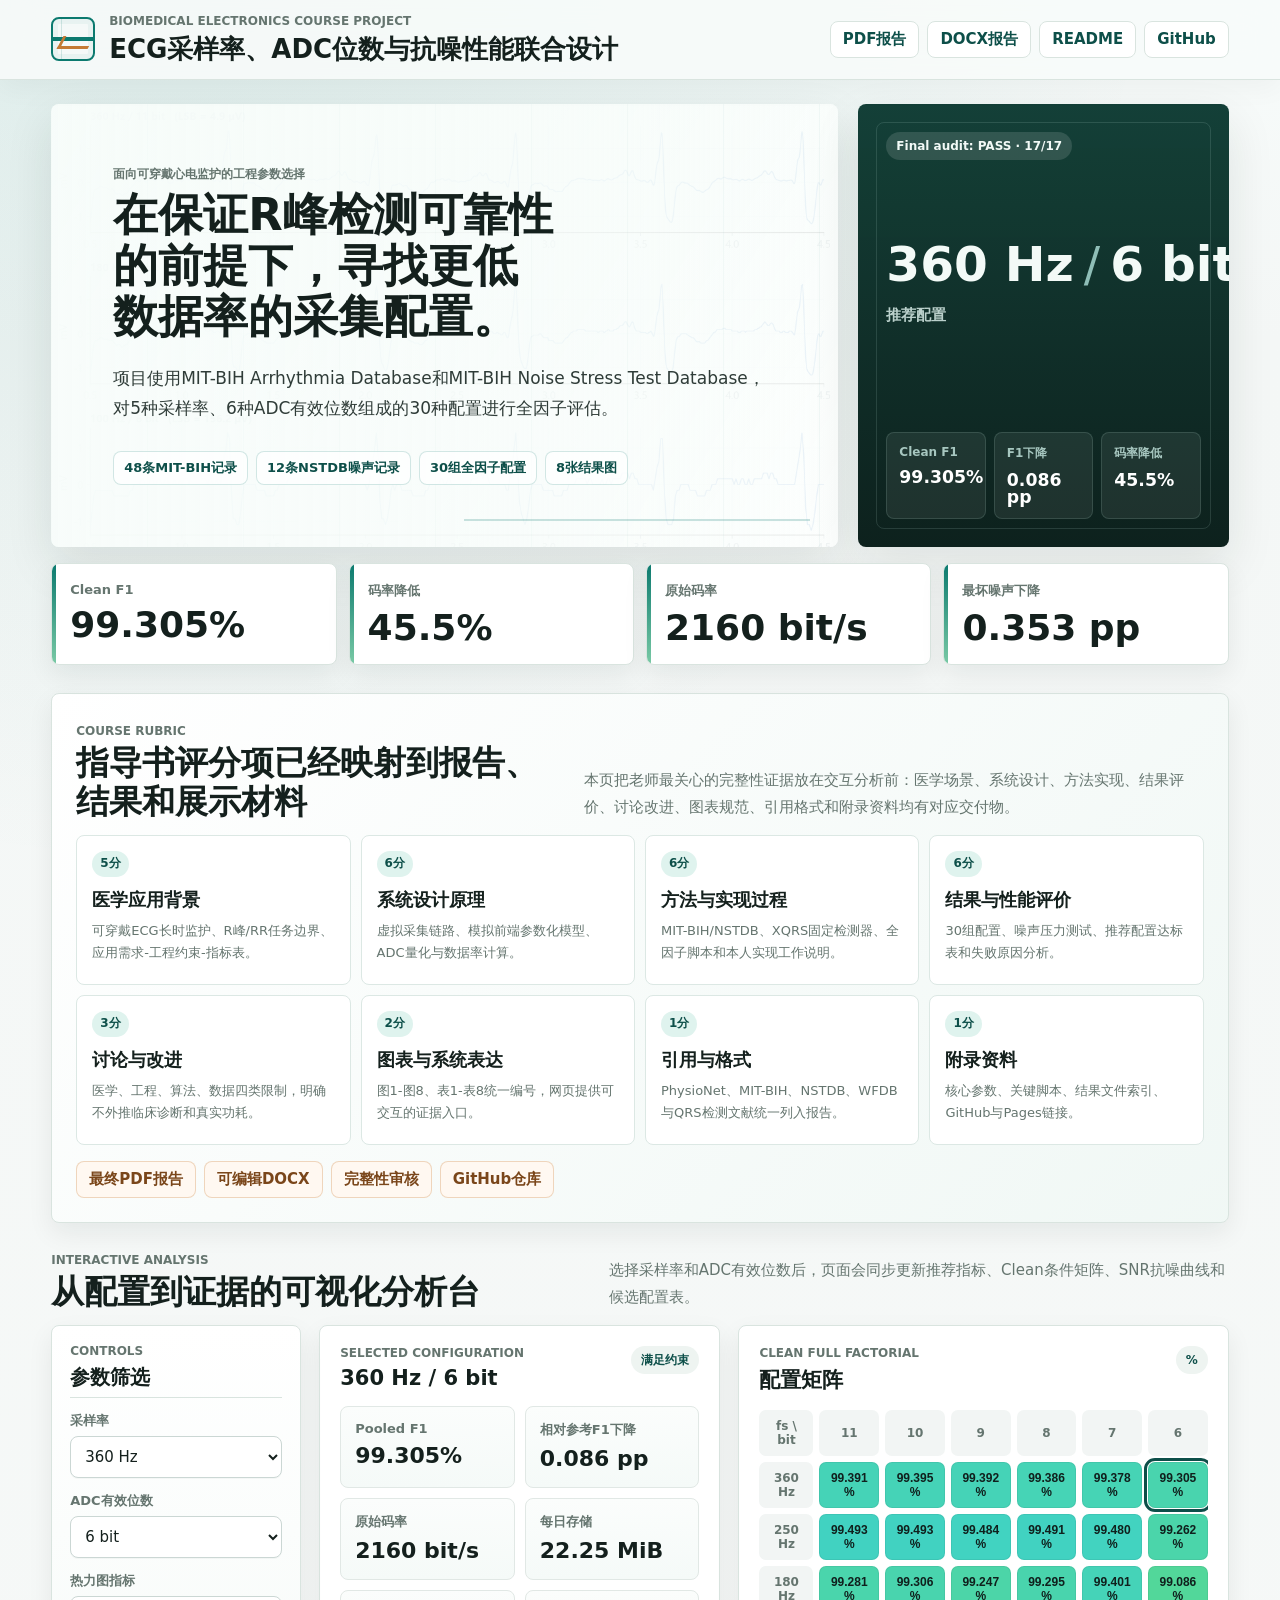
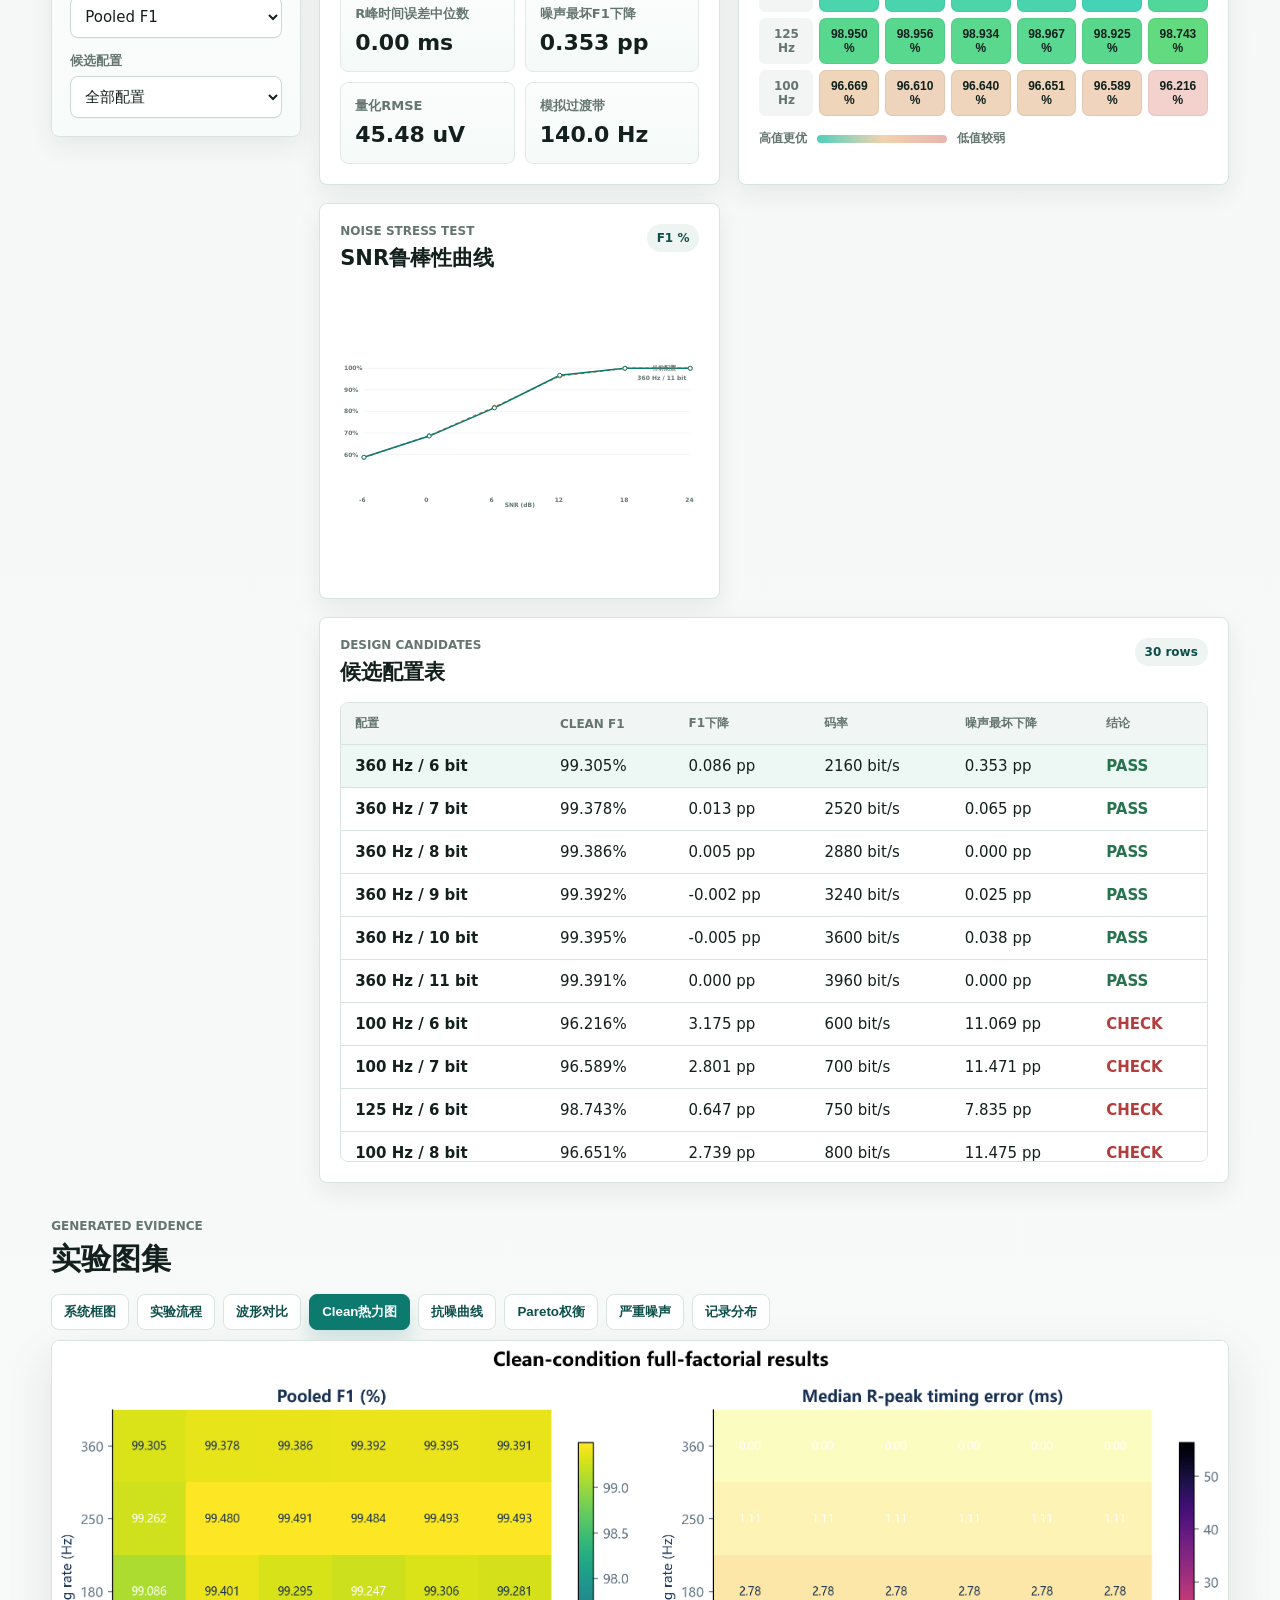
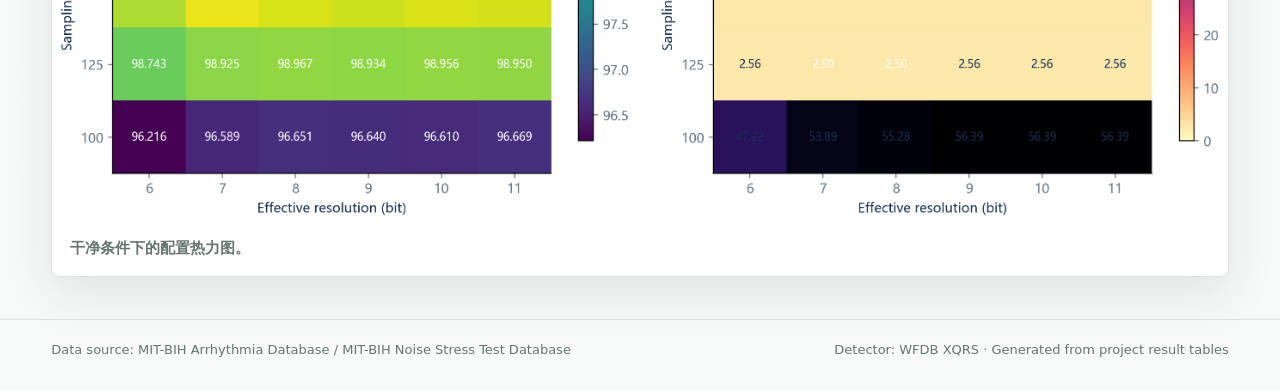
==== commit bd8ab2a1: "Strengthen course report and showcase alignment Sync generated report, audit, README, and web rubric" ====
--- a/web/index.html
+++ b/web/index.html
@@ -47,7 +47,7 @@
         </div>
         <div class="hero-panel" aria-label="推荐配置摘要">
           <div>
-            <span class="status-pill">Final audit: PASS · 11/11</span>
+              <span class="status-pill">Final audit: PASS · 17/17</span>
             <div class="recommendation">
               <span id="heroFs">360 Hz</span>
               <span class="divider">/</span>
@@ -89,6 +89,66 @@
           <span>最坏噪声下降</span>
           <strong id="metricNoiseDrop">--</strong>
         </article>
+      </section>
+
+      <section class="rubric-section" aria-label="课程评分对照与项目交付物">
+        <div class="section-intro rubric-intro">
+          <div>
+            <p class="eyebrow">Course Rubric</p>
+            <h2>指导书评分项已经映射到报告、结果和展示材料</h2>
+          </div>
+          <p>
+            本页把老师最关心的完整性证据放在交互分析前：医学场景、系统设计、方法实现、结果评价、讨论改进、图表规范、引用格式和附录资料均有对应交付物。
+          </p>
+        </div>
+        <div class="rubric-grid">
+          <article>
+            <span>5分</span>
+            <strong>医学应用背景</strong>
+            <p>可穿戴ECG长时监护、R峰/RR任务边界、应用需求-工程约束-指标表。</p>
+          </article>
+          <article>
+            <span>6分</span>
+            <strong>系统设计原理</strong>
+            <p>虚拟采集链路、模拟前端参数化模型、ADC量化与数据率计算。</p>
+          </article>
+          <article>
+            <span>6分</span>
+            <strong>方法与实现过程</strong>
+            <p>MIT-BIH/NSTDB、XQRS固定检测器、全因子脚本和本人实现工作说明。</p>
+          </article>
+          <article>
+            <span>6分</span>
+            <strong>结果与性能评价</strong>
+            <p>30组配置、噪声压力测试、推荐配置达标表和失败原因分析。</p>
+          </article>
+          <article>
+            <span>3分</span>
+            <strong>讨论与改进</strong>
+            <p>医学、工程、算法、数据四类限制，明确不外推临床诊断和真实功耗。</p>
+          </article>
+          <article>
+            <span>2分</span>
+            <strong>图表与系统表达</strong>
+            <p>图1-图8、表1-表8统一编号，网页提供可交互的证据入口。</p>
+          </article>
+          <article>
+            <span>1分</span>
+            <strong>引用与格式</strong>
+            <p>PhysioNet、MIT-BIH、NSTDB、WFDB与QRS检测文献统一列入报告。</p>
+          </article>
+          <article>
+            <span>1分</span>
+            <strong>附录资料</strong>
+            <p>核心参数、关键脚本、结果文件索引、GitHub与Pages链接。</p>
+          </article>
+        </div>
+        <div class="deliverable-row" aria-label="项目交付物">
+          <a href="../report/final_report.pdf" target="_blank" rel="noreferrer">最终PDF报告</a>
+          <a href="../report/final_report.docx">可编辑DOCX</a>
+          <a href="../FINAL_AUDIT.md" target="_blank" rel="noreferrer">完整性审核</a>
+          <a href="https://github.com/Lebron-shun/ecg-sampling-adc-noise-robustness" target="_blank" rel="noreferrer">GitHub仓库</a>
+        </div>
       </section>
 
       <section class="section-intro" aria-label="交互分析摘要">
--- a/web/styles.css
+++ b/web/styles.css
@@ -380,6 +380,84 @@
   line-height: 1;
 }
 
+.rubric-section {
+  margin: 0 0 30px;
+  padding: 24px;
+  border: 1px solid var(--line);
+  border-radius: 8px;
+  background:
+    linear-gradient(135deg, rgba(255, 255, 255, 0.96), rgba(239, 247, 244, 0.92)),
+    var(--surface);
+  box-shadow: var(--shadow-soft);
+}
+
+.rubric-intro {
+  margin: 0 0 16px;
+}
+
+.rubric-grid {
+  display: grid;
+  grid-template-columns: repeat(4, minmax(0, 1fr));
+  gap: 10px;
+}
+
+.rubric-grid article {
+  min-height: 150px;
+  padding: 15px;
+  border: 1px solid #dce8e4;
+  border-radius: 8px;
+  background: #fff;
+}
+
+.rubric-grid span {
+  display: inline-flex;
+  align-items: center;
+  min-height: 26px;
+  padding: 4px 8px;
+  border-radius: 999px;
+  background: var(--accent-soft);
+  color: var(--accent-dark);
+  font-size: 12px;
+  font-weight: 900;
+}
+
+.rubric-grid strong {
+  display: block;
+  margin-top: 12px;
+  font-size: 18px;
+  line-height: 1.25;
+}
+
+.rubric-grid p {
+  margin: 9px 0 0;
+  color: var(--muted);
+  font-size: 13px;
+  line-height: 1.65;
+}
+
+.deliverable-row {
+  display: flex;
+  flex-wrap: wrap;
+  gap: 8px;
+  margin-top: 16px;
+}
+
+.deliverable-row a {
+  min-height: 36px;
+  padding: 8px 12px;
+  border: 1px solid rgba(196, 122, 52, 0.28);
+  border-radius: 8px;
+  background: #fff8f1;
+  color: #7a461a;
+  text-decoration: none;
+  font-weight: 800;
+}
+
+.deliverable-row a:hover {
+  border-color: rgba(196, 122, 52, 0.48);
+  background: #fff3e6;
+}
+
 .section-intro {
   display: flex;
   align-items: end;
@@ -767,6 +845,10 @@
   .metrics-strip {
     grid-template-columns: repeat(2, minmax(0, 1fr));
   }
+
+  .rubric-grid {
+    grid-template-columns: repeat(2, minmax(0, 1fr));
+  }
 }
 
 @media (max-width: 640px) {
@@ -775,9 +857,15 @@
   }
 
   .top-actions {
+    display: grid;
     width: 100%;
-    flex-wrap: wrap;
-    overflow-x: auto;
+    grid-template-columns: repeat(2, minmax(0, 1fr));
+    overflow-x: visible;
+  }
+
+  .top-actions a {
+    justify-content: center;
+    text-align: center;
   }
 
   .app-header {
@@ -826,9 +914,16 @@
   .hero-evidence {
     grid-template-columns: 1fr;
   }
-  }
 
   .heatmap {
     grid-template-columns: 48px repeat(6, 58px);
   }
-}
+
+  .rubric-section {
+    padding: 18px;
+  }
+
+  .rubric-grid {
+    grid-template-columns: 1fr;
+  }
+}
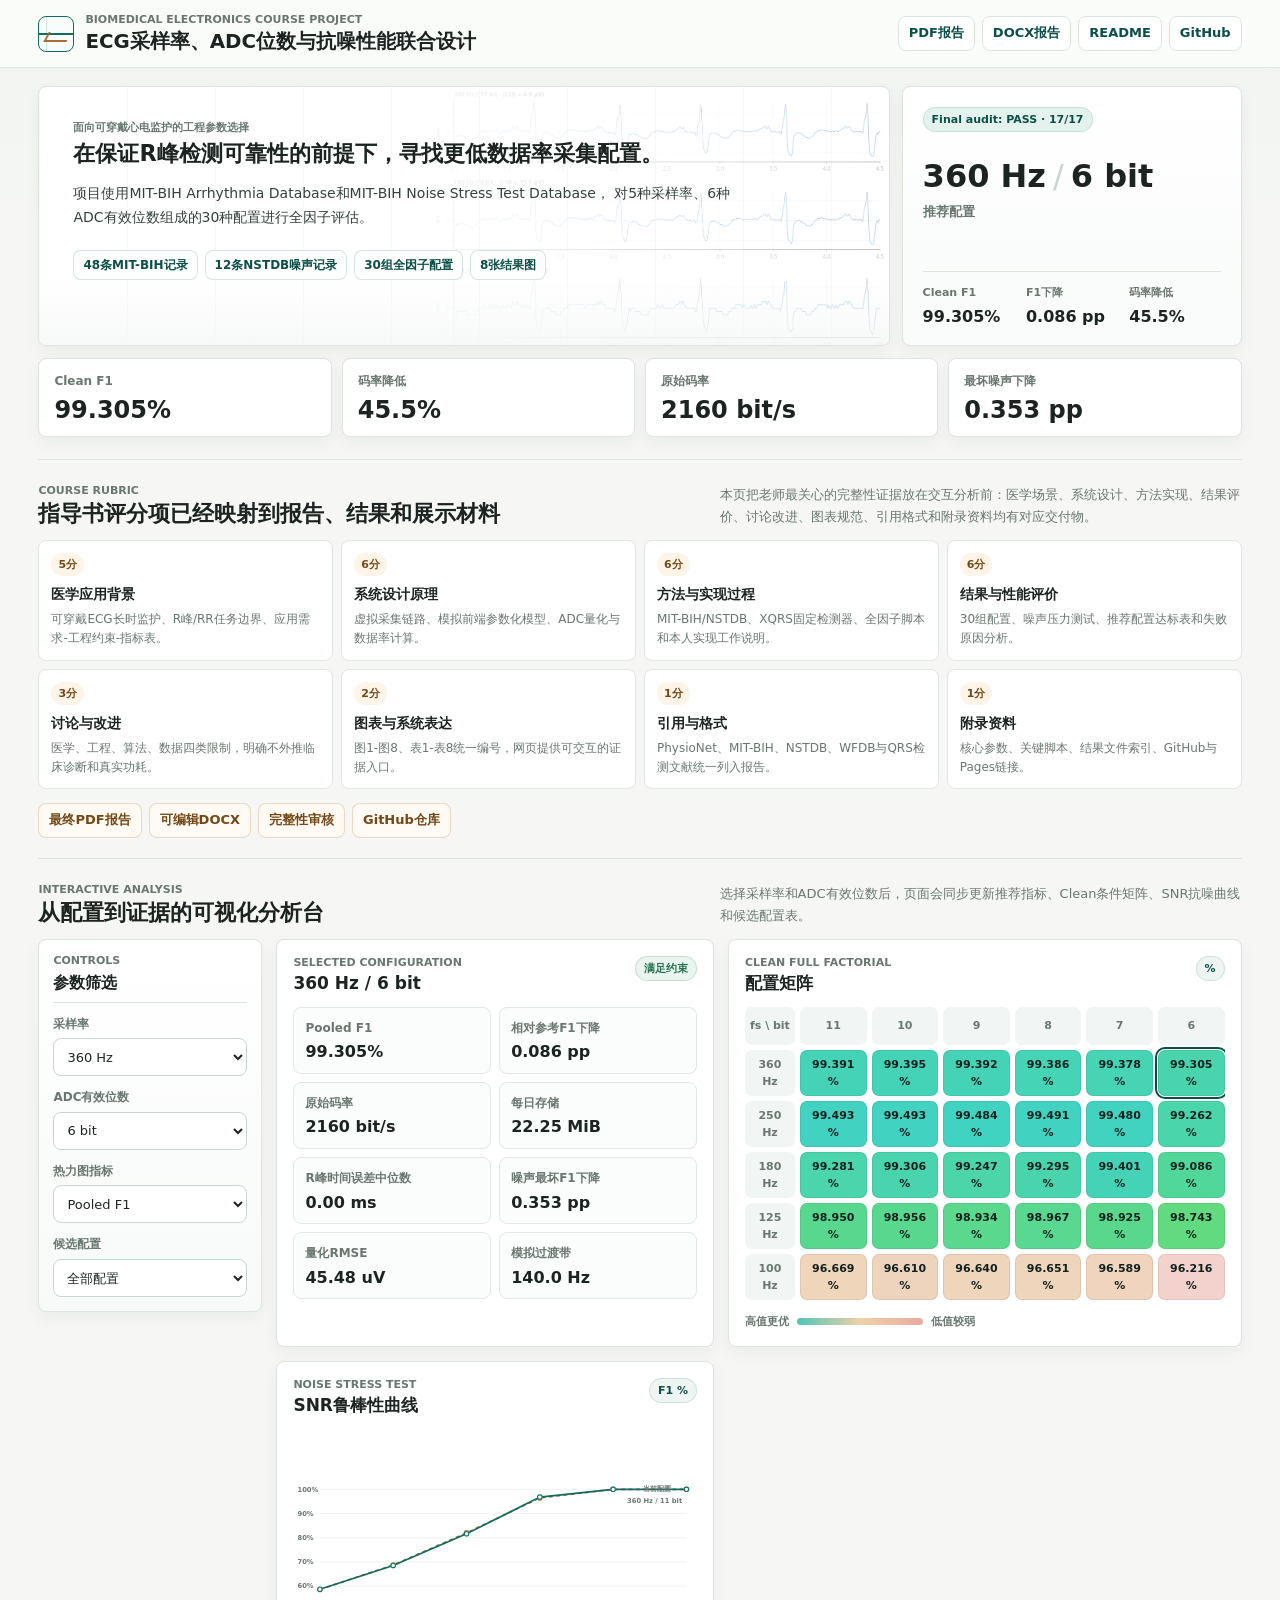
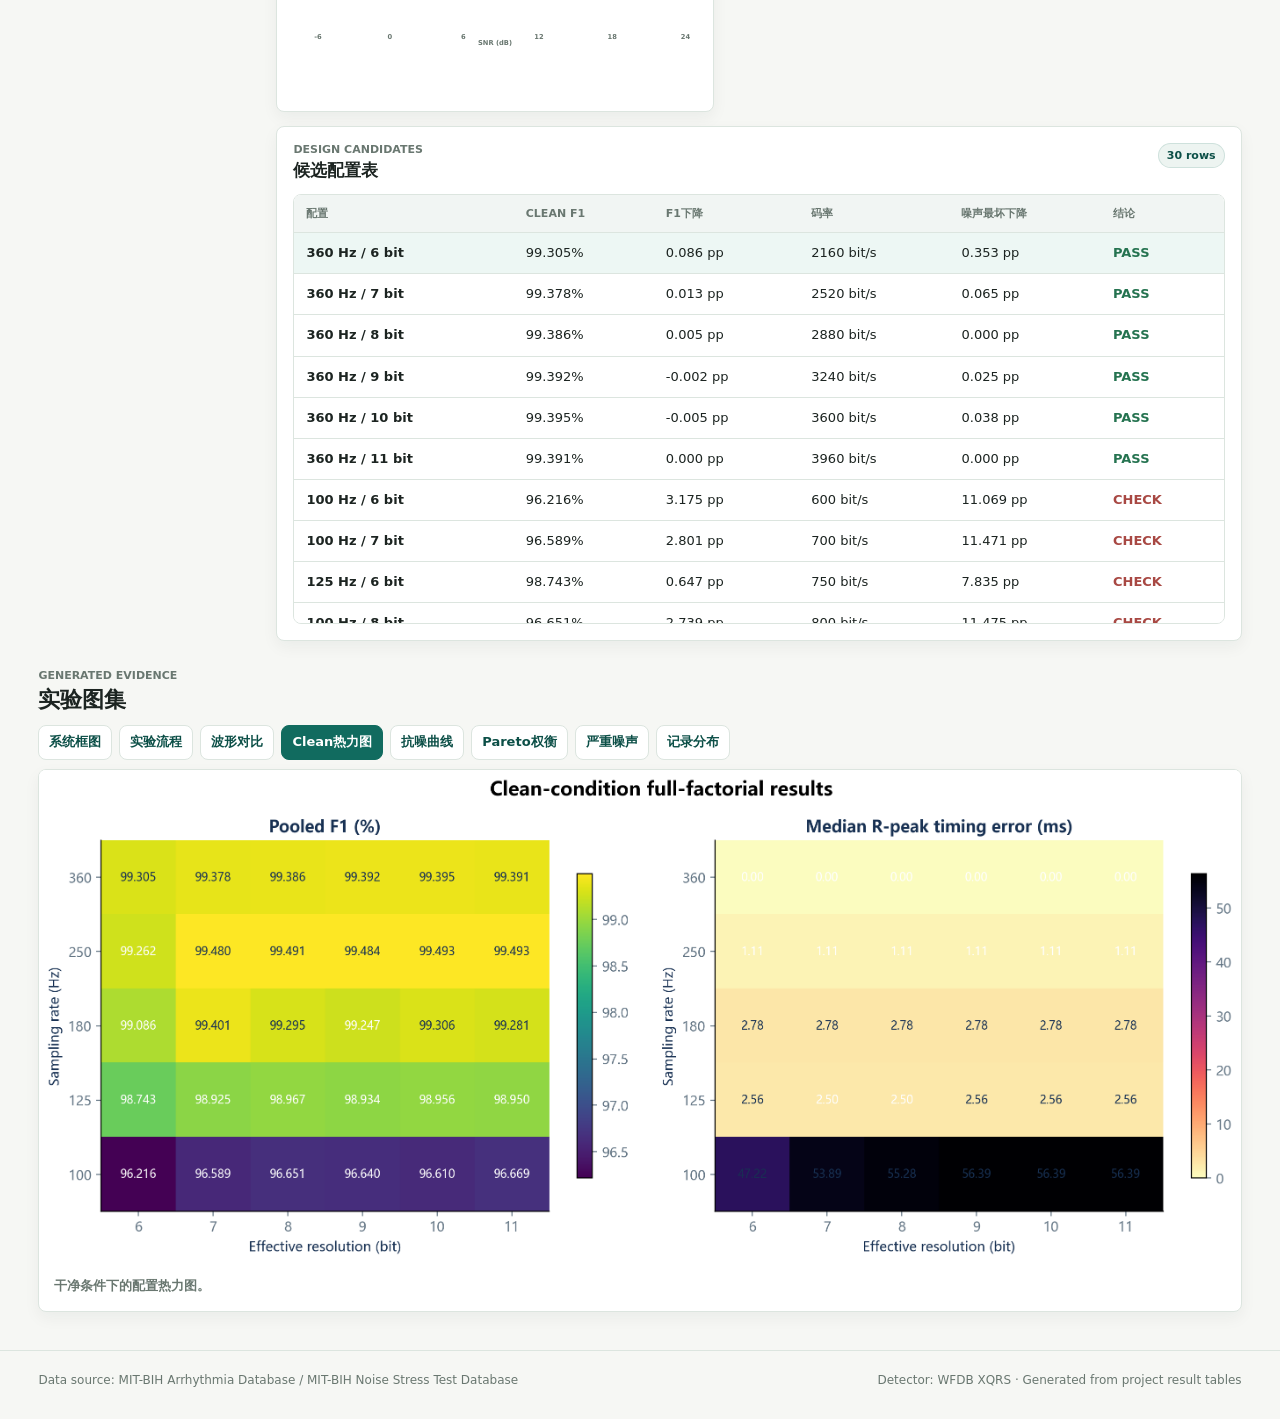
==== commit 2e941eaf: "Refine web UI for compact ECG dashboard" ====
--- a/web/index.html
+++ b/web/index.html
@@ -33,7 +33,7 @@
       <section class="hero">
         <div class="hero-copy">
           <p class="kicker">面向可穿戴心电监护的工程参数选择</p>
-          <h2>在保证R峰检测可靠性的前提下，寻找更低数据率的采集配置。</h2>
+          <h2>在保证R峰检测可靠性的前提下，寻找更低数据率采集配置。</h2>
           <p class="lead">
             项目使用MIT-BIH Arrhythmia Database和MIT-BIH Noise Stress Test Database，
             对5种采样率、6种ADC有效位数组成的30种配置进行全因子评估。
--- a/web/styles.css
+++ b/web/styles.css
@@ -1,46 +1,57 @@
 :root {
-  --bg: #f4f7f6;
+  --bg: #f6f7f4;
+  --bg-soft: #eef3ef;
   --surface: #ffffff;
-  --surface-soft: #eef4f1;
-  --ink: #14201d;
-  --muted: #65756f;
-  --line: #d9e4df;
-  --accent: #0c7a6f;
-  --accent-dark: #0d4f49;
-  --accent-soft: #dff3ee;
-  --warm: #c47a34;
-  --danger: #b43d3d;
-  --ok: #27724f;
-  --navy: #0d211d;
-  --shadow: 0 18px 48px rgba(17, 35, 31, 0.1);
-  --shadow-soft: 0 10px 26px rgba(17, 35, 31, 0.07);
+  --surface-soft: #f4f7f5;
+  --surface-muted: #edf4f1;
+  --ink: #1c2421;
+  --ink-soft: #34413c;
+  --muted: #697770;
+  --line: #dce5df;
+  --line-strong: #c9d6cf;
+  --accent: #116b5f;
+  --accent-dark: #0c4f47;
+  --accent-soft: #e4f2ee;
+  --warm: #aa6d2f;
+  --warm-soft: #fff4e8;
+  --danger: #a84843;
+  --ok: #257350;
+  --shadow: 0 10px 28px rgba(27, 42, 36, 0.07);
+  --shadow-soft: 0 6px 16px rgba(27, 42, 36, 0.05);
 }
 
 * {
   box-sizing: border-box;
+}
+
+html,
+body {
+  width: 100%;
+  max-width: 100%;
+  overflow-x: hidden;
 }
 
 body {
   margin: 0;
   background:
-    radial-gradient(circle at 12% -4%, rgba(12, 122, 111, 0.12), transparent 26%),
-    linear-gradient(180deg, #f7fbfa 0%, var(--bg) 340px, #f8faf9 100%);
+    linear-gradient(180deg, rgba(238, 243, 239, 0.9) 0, transparent 220px),
+    var(--bg);
   color: var(--ink);
   font-family:
     Inter, ui-sans-serif, system-ui, -apple-system, BlinkMacSystemFont, "Segoe UI",
-    "Microsoft YaHei", sans-serif;
-  font-size: 15px;
+    "Microsoft YaHei UI", "Microsoft YaHei", sans-serif;
+  font-size: 14px;
+  line-height: 1.55;
   letter-spacing: 0;
-}
-
-html,
-body {
-  max-width: 100%;
-  overflow-x: hidden;
 }
 
 a {
   color: inherit;
+}
+
+button,
+select {
+  font: inherit;
 }
 
 .app-header {
@@ -50,18 +61,18 @@
   display: flex;
   align-items: center;
   justify-content: space-between;
-  gap: 24px;
-  padding: 14px clamp(18px, 4vw, 56px);
-  background: rgba(248, 251, 250, 0.88);
-  border-bottom: 1px solid var(--line);
-  box-shadow: 0 8px 28px rgba(20, 32, 29, 0.04);
+  gap: 18px;
+  min-height: 68px;
+  padding: 10px clamp(16px, 3vw, 40px);
+  border-bottom: 1px solid rgba(220, 229, 223, 0.88);
+  background: rgba(250, 252, 250, 0.92);
   backdrop-filter: blur(18px);
 }
 
 .brand {
   display: flex;
   align-items: center;
-  gap: 14px;
+  gap: 11px;
   min-width: 0;
 }
 
@@ -71,108 +82,116 @@
 
 .mark {
   position: relative;
-  width: 44px;
-  height: 44px;
+  width: 36px;
+  height: 36px;
   flex: 0 0 auto;
-  border: 2px solid var(--accent);
-  border-radius: 8px;
-  box-shadow: inset 0 0 0 5px rgba(12, 122, 111, 0.05);
+  border: 1px solid var(--accent);
+  border-radius: 8px;
   background:
-    linear-gradient(90deg, transparent 0 20%, rgba(15, 118, 110, 0.16) 20% 22%, transparent 22% 100%),
-    linear-gradient(0deg, transparent 0 46%, var(--accent) 46% 54%, transparent 54% 100%);
+    linear-gradient(90deg, transparent 0 22%, rgba(17, 107, 95, 0.16) 22% 24%, transparent 24% 100%),
+    linear-gradient(0deg, transparent 0 47%, var(--accent) 47% 53%, transparent 53% 100%),
+    #f8fcfa;
 }
 
 .mark::after {
   content: "";
   position: absolute;
   left: 7px;
-  top: 17px;
-  width: 28px;
-  height: 10px;
-  border-left: 3px solid var(--warm);
-  border-bottom: 3px solid var(--warm);
+  top: 15px;
+  width: 21px;
+  height: 8px;
+  border-left: 2px solid var(--warm);
+  border-bottom: 2px solid var(--warm);
   transform: skewX(-28deg);
 }
 
 .brand h1,
 .hero h2,
 .section-title h2,
+.section-intro h2,
 .panel h3 {
   margin: 0;
   letter-spacing: 0;
 }
 
 .brand h1 {
+  max-width: 620px;
   overflow-wrap: anywhere;
-  word-break: break-word;
-  font-size: clamp(18px, 2.2vw, 26px);
-  line-height: 1.18;
+  color: var(--ink);
+  font-size: clamp(16px, 1.55vw, 20px);
+  font-weight: 620;
+  line-height: 1.24;
 }
 
 .eyebrow,
 .kicker {
-  margin: 0 0 6px;
-  color: var(--muted);
-  font-size: 12px;
-  font-weight: 700;
+  margin: 0 0 4px;
+  color: var(--muted);
+  font-size: 11px;
+  font-weight: 650;
+  line-height: 1.2;
   text-transform: uppercase;
 }
 
 .top-actions {
   display: flex;
-  gap: 8px;
   flex: 0 0 auto;
+  gap: 7px;
 }
 
 .top-actions a,
 .figure-tabs button {
-  min-height: 36px;
-  padding: 8px 12px;
+  display: inline-flex;
+  align-items: center;
+  justify-content: center;
+  min-height: 32px;
+  padding: 6px 10px;
   border: 1px solid var(--line);
   border-radius: 8px;
   background: var(--surface);
+  color: var(--accent-dark);
+  font-size: 13px;
+  font-weight: 600;
   text-decoration: none;
-  color: var(--accent-dark);
-  font-weight: 700;
   transition:
-    transform 0.16s ease,
-    border-color 0.16s ease,
-    background 0.16s ease;
+    border-color 0.15s ease,
+    background 0.15s ease,
+    color 0.15s ease;
 }
 
 .top-actions a:hover,
 .figure-tabs button:hover {
-  transform: translateY(-1px);
-  border-color: rgba(12, 122, 111, 0.35);
-  background: #f4fbf8;
+  border-color: rgba(17, 107, 95, 0.36);
+  background: #f2faf6;
 }
 
 main {
-  width: min(1480px, 100%);
+  width: min(1360px, 100%);
+  max-width: 100%;
   margin: 0 auto;
-  padding: 24px clamp(16px, 4vw, 56px) 42px;
+  padding: 18px clamp(14px, 3vw, 40px) 38px;
 }
 
 .hero {
   display: grid;
-  grid-template-columns: minmax(0, 1.36fr) minmax(320px, 0.64fr);
-  gap: 20px;
-  min-height: 420px;
+  grid-template-columns: minmax(0, 1fr) minmax(340px, 0.32fr);
+  gap: 12px;
   align-items: stretch;
 }
 
 .hero-copy {
   position: relative;
-  display: flex;
-  flex-direction: column;
-  justify-content: center;
-  padding: clamp(30px, 5vw, 62px);
+  min-width: 0;
+  min-height: 260px;
+  padding: clamp(20px, 3.2vw, 34px);
+  overflow: hidden;
+  border: 1px solid var(--line);
   border-radius: 8px;
   background:
-    linear-gradient(120deg, rgba(232, 247, 242, 0.94), rgba(255, 255, 255, 0.82)),
-    url("../figures/figure_03_waveform_comparison.png") center / cover;
-  box-shadow: var(--shadow);
-  overflow: hidden;
+    linear-gradient(90deg, rgba(255, 255, 255, 0.98) 0%, rgba(255, 255, 255, 0.92) 55%, rgba(255, 255, 255, 0.62) 100%),
+    url("../figures/figure_03_waveform_comparison.png") right center / auto 112% no-repeat,
+    var(--surface);
+  box-shadow: var(--shadow-soft);
 }
 
 .hero-copy::before {
@@ -180,19 +199,9 @@
   position: absolute;
   inset: 0;
   background:
-    linear-gradient(90deg, rgba(249, 253, 251, 0.88) 0%, rgba(249, 253, 251, 0.76) 54%, rgba(249, 253, 251, 0.48) 100%),
-    repeating-linear-gradient(90deg, rgba(12, 122, 111, 0.08) 0 1px, transparent 1px 96px);
-}
-
-.hero-copy::after {
-  content: "";
-  position: absolute;
-  right: 28px;
-  bottom: 26px;
-  width: min(44%, 360px);
-  height: 86px;
-  border-bottom: 2px solid rgba(12, 122, 111, 0.3);
-  opacity: 0.72;
+    linear-gradient(180deg, transparent 0 74%, rgba(244, 247, 245, 0.76) 100%),
+    repeating-linear-gradient(90deg, rgba(17, 107, 95, 0.045) 0 1px, transparent 1px 88px);
+  pointer-events: none;
 }
 
 .hero-copy > * {
@@ -201,68 +210,59 @@
 }
 
 .hero-copy h2 {
-  max-width: 850px;
-  font-size: clamp(32px, 3.5vw, 52px);
-  line-height: 1.14;
-  text-wrap: balance;
+  max-width: 690px;
+  color: var(--ink);
+  font-size: clamp(20px, 1.75vw, 26px);
+  font-weight: 640;
+  line-height: 1.36;
+  overflow-wrap: anywhere;
 }
 
 .lead {
-  max-width: 760px;
-  margin: 22px 0 0;
-  color: #2f3c38;
-  font-size: 17px;
+  max-width: 680px;
+  margin: 12px 0 0;
+  color: var(--ink-soft);
+  font-size: 14px;
   line-height: 1.75;
   overflow-wrap: anywhere;
-  text-wrap: pretty;
 }
 
 .hero-tags {
   display: flex;
   flex-wrap: wrap;
-  gap: 8px;
-  margin-top: 28px;
+  gap: 7px;
+  margin-top: 20px;
 }
 
 .hero-tags span {
-  min-height: 32px;
-  padding: 7px 10px;
-  border: 1px solid rgba(12, 122, 111, 0.18);
-  border-radius: 8px;
-  background: rgba(255, 255, 255, 0.68);
+  display: inline-flex;
+  align-items: center;
+  flex: 0 1 auto;
+  max-width: 100%;
+  min-height: 28px;
+  padding: 5px 9px;
+  border: 1px solid rgba(17, 107, 95, 0.18);
+  border-radius: 8px;
+  background: rgba(255, 255, 255, 0.82);
   color: var(--accent-dark);
-  font-size: 13px;
-  font-weight: 800;
+  font-size: 12px;
+  font-weight: 600;
 }
 
 .hero-panel {
   display: flex;
+  min-width: 0;
   flex-direction: column;
   justify-content: space-between;
-  min-height: 300px;
-  padding: 28px;
+  min-height: 260px;
+  padding: 20px;
+  overflow: hidden;
+  border: 1px solid var(--line);
   border-radius: 8px;
   background:
-    linear-gradient(180deg, rgba(20, 64, 56, 0.98), rgba(13, 33, 29, 1)),
-    var(--navy);
-  color: #f3faf7;
-  box-shadow: var(--shadow);
-  overflow: hidden;
-  position: relative;
-}
-
-.hero-panel::before {
-  content: "";
-  position: absolute;
-  inset: 18px;
-  border: 1px solid rgba(195, 231, 223, 0.14);
-  border-radius: 8px;
-  pointer-events: none;
-}
-
-.hero-panel > * {
-  position: relative;
-  z-index: 1;
+    linear-gradient(180deg, #ffffff, #f8fbf9),
+    var(--surface);
+  box-shadow: var(--shadow-soft);
 }
 
 .status-pill,
@@ -270,27 +270,32 @@
   align-self: flex-start;
   display: inline-flex;
   align-items: center;
-  min-height: 28px;
-  padding: 5px 10px;
+  min-height: 25px;
+  padding: 4px 8px;
+  border: 1px solid rgba(17, 107, 95, 0.14);
   border-radius: 999px;
-  background: rgba(255, 255, 255, 0.13);
-  color: inherit;
-  font-size: 12px;
-  font-weight: 800;
+  background: var(--accent-soft);
+  color: var(--accent-dark);
+  font-size: 11px;
+  font-weight: 720;
+  line-height: 1.2;
+  white-space: nowrap;
 }
 
 .recommendation {
   display: flex;
   align-items: baseline;
-  gap: 10px;
   flex-wrap: nowrap;
-  margin-top: 76px;
-  font-size: clamp(40px, 3.8vw, 58px);
-  font-weight: 900;
+  gap: 7px;
+  margin-top: 28px;
+  color: var(--ink);
+  font-size: clamp(28px, 2.5vw, 36px);
+  font-weight: 700;
+  line-height: 1.05;
 }
 
 .recommendation .divider {
-  color: #8fbeb7;
+  color: var(--line-strong);
   font-weight: 500;
 }
 
@@ -300,111 +305,110 @@
 }
 
 .hero-panel p {
-  margin: 14px 0 0;
-  color: #bad0cb;
-  font-weight: 700;
+  margin: 8px 0 0;
+  color: var(--muted);
+  font-size: 13px;
+  font-weight: 600;
 }
 
 .hero-evidence {
   display: grid;
   grid-template-columns: repeat(3, minmax(0, 1fr));
-  gap: 8px;
-  margin-top: 28px;
+  gap: 12px;
+  margin-top: 18px;
+  padding-top: 12px;
+  border-top: 1px solid var(--line);
 }
 
 .hero-evidence div {
-  min-height: 74px;
-  padding: 12px;
-  border: 1px solid rgba(195, 231, 223, 0.15);
-  border-radius: 8px;
-  background: rgba(255, 255, 255, 0.07);
+  min-height: 0;
+  padding: 0;
+  border: 0;
+  border-radius: 0;
+  background: transparent;
 }
 
 .hero-evidence span {
   display: block;
-  color: #a7c7c0;
-  font-size: 12px;
-  font-weight: 800;
+  color: var(--muted);
+  font-size: 11px;
+  font-weight: 700;
 }
 
 .hero-evidence strong {
   display: block;
-  margin-top: 10px;
-  color: #fff;
-  font-size: clamp(17px, 1.35vw, 22px);
+  margin-top: 8px;
+  color: var(--ink);
+  font-size: clamp(16px, 1.2vw, 19px);
+  font-weight: 740;
   line-height: 1;
 }
 
 .metrics-strip {
   display: grid;
   grid-template-columns: repeat(4, minmax(0, 1fr));
-  gap: 12px;
-  margin: 16px 0 28px;
+  gap: 10px;
+  margin: 12px 0 22px;
 }
 
 .metrics-strip article,
-.panel {
+.panel,
+.rubric-section,
+.figure-viewer,
+.control-rail {
   border: 1px solid var(--line);
   border-radius: 8px;
   background: var(--surface);
+}
+
+.metrics-strip article {
+  min-width: 0;
+  min-height: 76px;
+  padding: 13px 15px;
   box-shadow: var(--shadow-soft);
-}
-
-.metrics-strip article {
-  position: relative;
-  min-height: 96px;
-  padding: 18px;
-  overflow: hidden;
-}
-
-.metrics-strip article::before {
-  content: "";
-  position: absolute;
-  inset: 0 auto 0 0;
-  width: 4px;
-  background: linear-gradient(180deg, var(--accent), #79c9a5);
 }
 
 .metrics-strip span,
 .detail-card span {
   display: block;
   color: var(--muted);
-  font-size: 13px;
-  font-weight: 700;
+  font-size: 12px;
+  font-weight: 690;
 }
 
 .metrics-strip strong {
   display: block;
-  margin-top: 10px;
-  font-size: clamp(24px, 3vw, 36px);
-  line-height: 1;
+  margin-top: 7px;
+  color: var(--ink);
+  font-size: clamp(18px, 1.9vw, 24px);
+  font-weight: 700;
+  line-height: 1.05;
 }
 
 .rubric-section {
-  margin: 0 0 30px;
-  padding: 24px;
-  border: 1px solid var(--line);
-  border-radius: 8px;
-  background:
-    linear-gradient(135deg, rgba(255, 255, 255, 0.96), rgba(239, 247, 244, 0.92)),
-    var(--surface);
-  box-shadow: var(--shadow-soft);
+  margin: 0 0 24px;
+  padding: 18px 0 20px;
+  border-width: 1px 0;
+  border-radius: 0;
+  background: transparent;
+  box-shadow: none;
 }
 
 .rubric-intro {
-  margin: 0 0 16px;
+  margin: 0 0 14px;
 }
 
 .rubric-grid {
   display: grid;
   grid-template-columns: repeat(4, minmax(0, 1fr));
-  gap: 10px;
+  gap: 8px;
 }
 
 .rubric-grid article {
-  min-height: 150px;
-  padding: 15px;
-  border: 1px solid #dce8e4;
+  min-width: 0;
+  min-height: 118px;
+  padding: 12px;
+  border: 1px solid #e0e8e3;
   border-radius: 8px;
   background: #fff;
 }
@@ -412,90 +416,99 @@
 .rubric-grid span {
   display: inline-flex;
   align-items: center;
-  min-height: 26px;
-  padding: 4px 8px;
+  min-height: 23px;
+  padding: 3px 7px;
   border-radius: 999px;
-  background: var(--accent-soft);
-  color: var(--accent-dark);
-  font-size: 12px;
-  font-weight: 900;
+  background: var(--warm-soft);
+  color: #744716;
+  font-size: 11px;
+  font-weight: 650;
 }
 
 .rubric-grid strong {
   display: block;
-  margin-top: 12px;
-  font-size: 18px;
-  line-height: 1.25;
+  margin-top: 9px;
+  color: var(--ink);
+  font-size: 14px;
+  font-weight: 650;
+  line-height: 1.32;
 }
 
 .rubric-grid p {
-  margin: 9px 0 0;
-  color: var(--muted);
-  font-size: 13px;
-  line-height: 1.65;
+  margin: 7px 0 0;
+  color: var(--muted);
+  font-size: 12px;
+  line-height: 1.55;
+  overflow-wrap: anywhere;
 }
 
 .deliverable-row {
   display: flex;
   flex-wrap: wrap;
-  gap: 8px;
-  margin-top: 16px;
+  gap: 7px;
+  margin-top: 14px;
 }
 
 .deliverable-row a {
-  min-height: 36px;
-  padding: 8px 12px;
-  border: 1px solid rgba(196, 122, 52, 0.28);
-  border-radius: 8px;
-  background: #fff8f1;
-  color: #7a461a;
+  display: inline-flex;
+  align-items: center;
+  justify-content: center;
+  min-width: 0;
+  min-height: 32px;
+  padding: 6px 10px;
+  border: 1px solid rgba(170, 109, 47, 0.24);
+  border-radius: 8px;
+  background: #fffaf3;
+  color: #744716;
+  font-size: 13px;
+  font-weight: 600;
   text-decoration: none;
-  font-weight: 800;
 }
 
 .deliverable-row a:hover {
-  border-color: rgba(196, 122, 52, 0.48);
-  background: #fff3e6;
+  border-color: rgba(170, 109, 47, 0.42);
+  background: #fff4e8;
 }
 
 .section-intro {
-  display: flex;
+  display: grid;
+  grid-template-columns: minmax(0, 0.95fr) minmax(320px, 0.75fr);
   align-items: end;
-  justify-content: space-between;
-  gap: 24px;
-  margin: 6px 0 14px;
+  gap: 20px;
+  margin: 6px 0 12px;
 }
 
 .section-intro h2 {
+  color: var(--ink);
+  font-size: clamp(18px, 1.7vw, 23px);
+  font-weight: 640;
+  line-height: 1.24;
+}
+
+.section-intro p:last-child {
   margin: 0;
-  font-size: clamp(24px, 2.6vw, 34px);
-  line-height: 1.15;
-}
-
-.section-intro p:last-child {
-  max-width: 620px;
-  margin: 0;
-  color: var(--muted);
-  line-height: 1.8;
+  color: var(--muted);
+  font-size: 13px;
+  line-height: 1.7;
+  overflow-wrap: anywhere;
 }
 
 .workspace {
   display: grid;
-  grid-template-columns: 250px minmax(0, 1fr);
-  gap: 18px;
+  grid-template-columns: 224px minmax(0, 1fr);
+  gap: 14px;
   align-items: start;
 }
 
 .control-rail {
   position: sticky;
-  top: 88px;
-  display: grid;
-  gap: 14px;
-  padding: 18px;
-  border: 1px solid var(--line);
-  border-radius: 8px;
+  top: 82px;
+  display: grid;
+  gap: 12px;
+  min-width: 0;
+  padding: 14px;
   background:
-    linear-gradient(180deg, #ffffff, #f7fbf9),
+    linear-gradient(180deg, #ffffff, #f7faf8),
     var(--surface);
   box-shadow: var(--shadow-soft);
 }
@@ -507,36 +520,43 @@
 
 .rail-title h3 {
   margin: 0;
-  font-size: 20px;
+  color: var(--ink);
+  font-size: 16px;
+  font-weight: 640;
 }
 
 .control-group {
   display: grid;
-  gap: 6px;
+  gap: 5px;
 }
 
 label {
   color: var(--muted);
-  font-size: 13px;
-  font-weight: 800;
+  font-size: 12px;
+  font-weight: 620;
 }
 
 select {
   width: 100%;
-  min-height: 42px;
-  padding: 8px 34px 8px 10px;
-  border: 1px solid #cbd7d4;
+  min-height: 38px;
+  padding: 7px 32px 7px 9px;
+  border: 1px solid var(--line-strong);
   border-radius: 8px;
   background: #fff;
   color: var(--ink);
-  font: inherit;
-  box-shadow: 0 1px 0 rgba(17, 35, 31, 0.03);
+  font-size: 13px;
+}
+
+select:focus {
+  outline: 2px solid rgba(17, 107, 95, 0.22);
+  outline-offset: 1px;
+  border-color: rgba(17, 107, 95, 0.46);
 }
 
 .analysis-grid {
   display: grid;
-  grid-template-columns: minmax(0, 0.9fr) minmax(0, 1.1fr);
-  gap: 18px;
+  grid-template-columns: minmax(0, 0.92fr) minmax(0, 1.08fr);
+  gap: 14px;
 }
 
 .table-panel {
@@ -545,114 +565,133 @@
 
 .panel {
   min-width: 0;
-  padding: 20px;
+  padding: 16px;
+  box-shadow: var(--shadow-soft);
 }
 
 .panel-head {
   display: flex;
   align-items: flex-start;
   justify-content: space-between;
-  gap: 12px;
-  margin-bottom: 16px;
+  gap: 10px;
+  margin-bottom: 12px;
 }
 
 .panel h3 {
-  font-size: 21px;
+  color: var(--ink);
+  font-size: 17px;
+  font-weight: 640;
+  line-height: 1.28;
 }
 
 .panel .badge {
-  background: var(--surface-soft);
+  background: var(--surface-muted);
   color: var(--accent-dark);
-  white-space: nowrap;
+}
+
+.panel .badge.pass {
+  border-color: rgba(37, 115, 80, 0.18);
+  background: #e9f5ee;
+  color: var(--ok);
+}
+
+.panel .badge.fail {
+  border-color: rgba(168, 72, 67, 0.18);
+  background: #f9eeee;
+  color: var(--danger);
 }
 
 .detail-grid {
   display: grid;
   grid-template-columns: repeat(2, minmax(0, 1fr));
-  gap: 10px;
+  gap: 8px;
 }
 
 .detail-card {
-  min-height: 82px;
-  padding: 14px;
-  border-radius: 8px;
-  background: linear-gradient(180deg, #fbfdfc, #f5faf8);
-  border: 1px solid #e1e8e5;
+  min-height: 66px;
+  padding: 11px;
+  border: 1px solid #e1e9e5;
+  border-radius: 8px;
+  background: #fbfdfc;
 }
 
 .detail-card strong {
   display: block;
-  margin-top: 8px;
-  font-size: 22px;
-  line-height: 1.1;
+  margin-top: 6px;
+  color: var(--ink);
+  font-size: 16px;
+  font-weight: 650;
+  line-height: 1.16;
+  overflow-wrap: anywhere;
 }
 
 .heatmap {
   display: grid;
-  grid-template-columns: 54px repeat(6, minmax(48px, 1fr));
-  gap: 6px;
+  grid-template-columns: 50px repeat(6, minmax(52px, 1fr));
+  gap: 5px;
   overflow-x: auto;
+  padding-bottom: 2px;
 }
 
 .heat-cell,
 .heat-label {
-  min-height: 46px;
+  display: grid;
+  min-height: 38px;
+  place-items: center;
+  padding: 5px;
   border-radius: 7px;
-  display: grid;
-  place-items: center;
-  padding: 6px;
   text-align: center;
-  font-size: 12px;
-  font-weight: 800;
+  font-size: 11px;
+  font-weight: 720;
 }
 
 .heat-label {
   color: var(--muted);
-  background: #f2f5f4;
+  background: #f1f5f3;
 }
 
 .heat-cell {
-  border: 1px solid rgba(16, 32, 29, 0.07);
+  border: 1px solid rgba(28, 36, 33, 0.08);
   color: #10201d;
   cursor: pointer;
   transition:
-    transform 0.14s ease,
-    box-shadow 0.14s ease,
-    outline-color 0.14s ease;
+    transform 0.13s ease,
+    box-shadow 0.13s ease,
+    outline-color 0.13s ease;
 }
 
 .heat-cell:hover {
   transform: translateY(-1px);
-  box-shadow: 0 8px 18px rgba(17, 35, 31, 0.12);
+  box-shadow: 0 7px 14px rgba(27, 42, 36, 0.1);
 }
 
 .heat-cell.is-selected {
-  outline: 3px solid var(--accent-dark);
+  outline: 2px solid var(--accent-dark);
   outline-offset: 1px;
 }
 
 .scale-note {
   display: flex;
   align-items: center;
-  gap: 10px;
-  margin-top: 14px;
-  color: var(--muted);
-  font-size: 12px;
-  font-weight: 800;
+  gap: 8px;
+  margin-top: 11px;
+  color: var(--muted);
+  font-size: 11px;
+  font-weight: 700;
 }
 
 .scale-bar {
   display: block;
-  width: 130px;
-  height: 8px;
+  width: 126px;
+  height: 7px;
   border-radius: 999px;
-  background: linear-gradient(90deg, #4fd0bc, #f1d2af, #e8b5ad);
+  background: linear-gradient(90deg, #4fc4b5, #f0d1a8, #e8aaa2);
 }
 
 .noise-chart svg {
   display: block;
   width: 100%;
-  min-height: 290px;
+  min-height: 266px;
   border-radius: 8px;
   background: #fff;
 }
@@ -660,7 +699,7 @@
 .axis-text {
   fill: var(--muted);
   font-size: 12px;
-  font-weight: 700;
+  font-weight: 680;
 }
 
 .line-main {
@@ -682,8 +721,8 @@
 }
 
 .table-wrap {
+  max-height: 430px;
   overflow: auto;
-  max-height: 460px;
   border: 1px solid var(--line);
   border-radius: 8px;
 }
@@ -697,7 +736,7 @@
 
 th,
 td {
-  padding: 12px 14px;
+  padding: 10px 12px;
   border-bottom: 1px solid var(--line);
   text-align: left;
   white-space: nowrap;
@@ -709,8 +748,13 @@
   z-index: 2;
   background: #f1f5f3;
   color: var(--muted);
-  font-size: 12px;
+  font-size: 11px;
+  font-weight: 730;
   text-transform: uppercase;
+}
+
+td {
+  font-size: 13px;
 }
 
 tbody tr {
@@ -724,32 +768,35 @@
 
 .pass {
   color: var(--ok);
-  font-weight: 800;
+  font-weight: 760;
 }
 
 .fail {
   color: var(--danger);
-  font-weight: 800;
+  font-weight: 760;
 }
 
 .figures-section {
-  margin-top: 28px;
-  padding-top: 8px;
+  margin-top: 24px;
+  padding-top: 4px;
 }
 
 .section-title {
-  margin-bottom: 14px;
+  margin-bottom: 12px;
 }
 
 .section-title h2 {
-  font-size: 30px;
+  color: var(--ink);
+  font-size: 22px;
+  font-weight: 640;
+  line-height: 1.24;
 }
 
 .figure-tabs {
   display: flex;
-  gap: 8px;
+  gap: 7px;
   overflow-x: auto;
-  padding-bottom: 10px;
+  padding-bottom: 9px;
 }
 
 .figure-tabs button {
@@ -758,52 +805,53 @@
 }
 
 .figure-tabs button.active {
+  border-color: var(--accent);
   background: var(--accent);
   color: #fff;
-  border-color: var(--accent);
-  box-shadow: 0 10px 20px rgba(12, 122, 111, 0.18);
 }
 
 .figure-viewer {
   margin: 0;
-  border: 1px solid var(--line);
-  border-radius: 8px;
-  background: var(--surface);
   overflow: hidden;
-  box-shadow: var(--shadow);
+  box-shadow: var(--shadow-soft);
 }
 
 .figure-viewer img {
   display: block;
   width: 100%;
-  max-height: 760px;
+  max-height: 720px;
   object-fit: contain;
   background: #fff;
 }
 
 .figure-viewer figcaption {
-  padding: 14px 18px 18px;
-  color: var(--muted);
-  font-weight: 700;
+  padding: 12px 15px 15px;
+  color: var(--muted);
+  font-size: 13px;
+  font-weight: 650;
 }
 
 footer {
   display: flex;
   justify-content: space-between;
   gap: 16px;
-  padding: 22px clamp(18px, 4vw, 56px) 34px;
+  padding: 20px clamp(16px, 3vw, 40px) 30px;
   color: var(--muted);
   border-top: 1px solid var(--line);
-  font-size: 13px;
+  font-size: 12px;
 }
 
 @media (max-width: 1180px) {
   .hero {
-    grid-template-columns: minmax(0, 1.15fr) minmax(300px, 0.85fr);
+    grid-template-columns: minmax(0, 1fr) minmax(320px, 0.58fr);
   }
 
   .hero-evidence {
     grid-template-columns: 1fr;
+  }
+
+  .rubric-grid {
+    grid-template-columns: repeat(2, minmax(0, 1fr));
   }
 }
 
@@ -824,17 +872,17 @@
 
   .hero,
   .workspace,
-  .analysis-grid {
+  .analysis-grid,
+  .section-intro {
     grid-template-columns: 1fr;
   }
 
-  .hero {
-    min-height: auto;
-  }
-
-  .section-intro {
-    align-items: flex-start;
-    flex-direction: column;
+  .hero-copy {
+    min-height: 230px;
+  }
+
+  .metrics-strip {
+    grid-template-columns: repeat(2, minmax(0, 1fr));
   }
 
   .control-rail {
@@ -842,88 +890,166 @@
     grid-template-columns: repeat(2, minmax(0, 1fr));
   }
 
-  .metrics-strip {
-    grid-template-columns: repeat(2, minmax(0, 1fr));
-  }
-
-  .rubric-grid {
-    grid-template-columns: repeat(2, minmax(0, 1fr));
+  .rail-title {
+    grid-column: 1 / -1;
   }
 }
 
 @media (max-width: 640px) {
+  *,
+  *::before,
+  *::after {
+    min-width: 0;
+  }
+
+  body {
+    font-size: 13px;
+  }
+
   main {
-    padding-inline: 12px;
+    width: 100%;
+    max-width: 100%;
+    padding: 12px 12px 30px;
+  }
+
+  .app-header {
+    width: 100%;
+    max-width: 100%;
+    gap: 12px;
+    padding: 12px;
+  }
+
+  .hero {
+    width: 100%;
+    max-width: 100%;
+    grid-template-columns: minmax(0, 1fr);
+  }
+
+  .brand {
+    display: grid;
+    grid-template-columns: 36px minmax(0, 1fr);
+    align-items: center;
+  }
+
+  .brand h1 {
+    max-width: 100%;
+    font-size: 14px;
+    line-height: 1.32;
+    word-break: break-word;
   }
 
   .top-actions {
     display: grid;
     width: 100%;
     grid-template-columns: repeat(2, minmax(0, 1fr));
-    overflow-x: visible;
+    gap: 7px;
   }
 
   .top-actions a {
+    min-width: 0;
+    overflow-wrap: anywhere;
+    text-align: center;
+  }
+
+  .hero-copy {
+    width: 100%;
+    max-width: 100%;
+    min-height: 220px;
+    padding: 18px;
+    background:
+      linear-gradient(90deg, rgba(255, 255, 255, 0.98) 0%, rgba(255, 255, 255, 0.92) 100%),
+      url("../figures/figure_03_waveform_comparison.png") center / cover no-repeat,
+      var(--surface);
+  }
+
+  .hero-copy h2 {
+    font-size: 18px;
+    line-height: 1.42;
+    word-break: break-all;
+  }
+
+  .hero-tags {
+    display: grid;
+    grid-template-columns: repeat(2, minmax(0, 1fr));
+  }
+
+  .hero-tags span {
     justify-content: center;
     text-align: center;
-  }
-
-  .app-header {
-    padding-inline: 18px;
-  }
-
-  .brand {
-    align-items: flex-start;
-    display: grid;
-    grid-template-columns: 44px minmax(0, 1fr);
+    word-break: break-word;
+    overflow-wrap: anywhere;
+  }
+
+  .lead {
+    font-size: 13px;
+    word-break: break-word;
+  }
+
+  .hero-panel,
+  .rubric-section,
+  .panel,
+  .control-rail {
+    width: 100%;
     max-width: 100%;
-  }
-
-  .brand h1 {
-    width: 100%;
-    max-width: 260px;
-    font-size: 16px;
-    line-height: 1.3;
-    word-break: break-all;
-  }
-
-  .hero-copy {
-    padding: 24px;
-    min-height: 360px;
-  }
-
-  .hero-copy h2 {
+    padding: 14px;
+  }
+
+  .hero-panel {
+    min-height: auto;
+  }
+
+  .recommendation {
+    margin-top: 20px;
     font-size: 29px;
   }
 
-  .lead {
-    font-size: 15px;
-  }
-
+  .hero-evidence,
   .metrics-strip,
   .control-rail,
-  .detail-grid {
-    grid-template-columns: 1fr;
-  }
-
-  .recommendation {
-    margin-top: 58px;
-    font-size: 40px;
-  }
-
-  .hero-evidence {
-    grid-template-columns: 1fr;
-  }
-
-  .heatmap {
-    grid-template-columns: 48px repeat(6, 58px);
-  }
-
-  .rubric-section {
-    padding: 18px;
-  }
-
+  .detail-grid,
   .rubric-grid {
     grid-template-columns: 1fr;
   }
-}
+
+  .section-intro {
+    gap: 8px;
+  }
+
+  .section-intro h2,
+  .section-title h2 {
+    font-size: 18px;
+    line-height: 1.38;
+    word-break: break-all;
+  }
+
+  .heatmap {
+    max-width: 100%;
+    grid-template-columns: 46px repeat(6, 56px);
+  }
+
+  .heat-cell,
+  .heat-label {
+    min-height: 36px;
+    font-size: 10px;
+  }
+
+  .deliverable-row a,
+  .figure-tabs button {
+    flex: 1 0 auto;
+  }
+
+  .workspace,
+  .analysis-grid,
+  .metrics-strip,
+  .rubric-grid {
+    width: 100%;
+    max-width: 100%;
+  }
+
+  .table-wrap,
+  .figure-tabs,
+  .heatmap {
+    overflow-x: auto;
+    -webkit-overflow-scrolling: touch;
+  }
+}
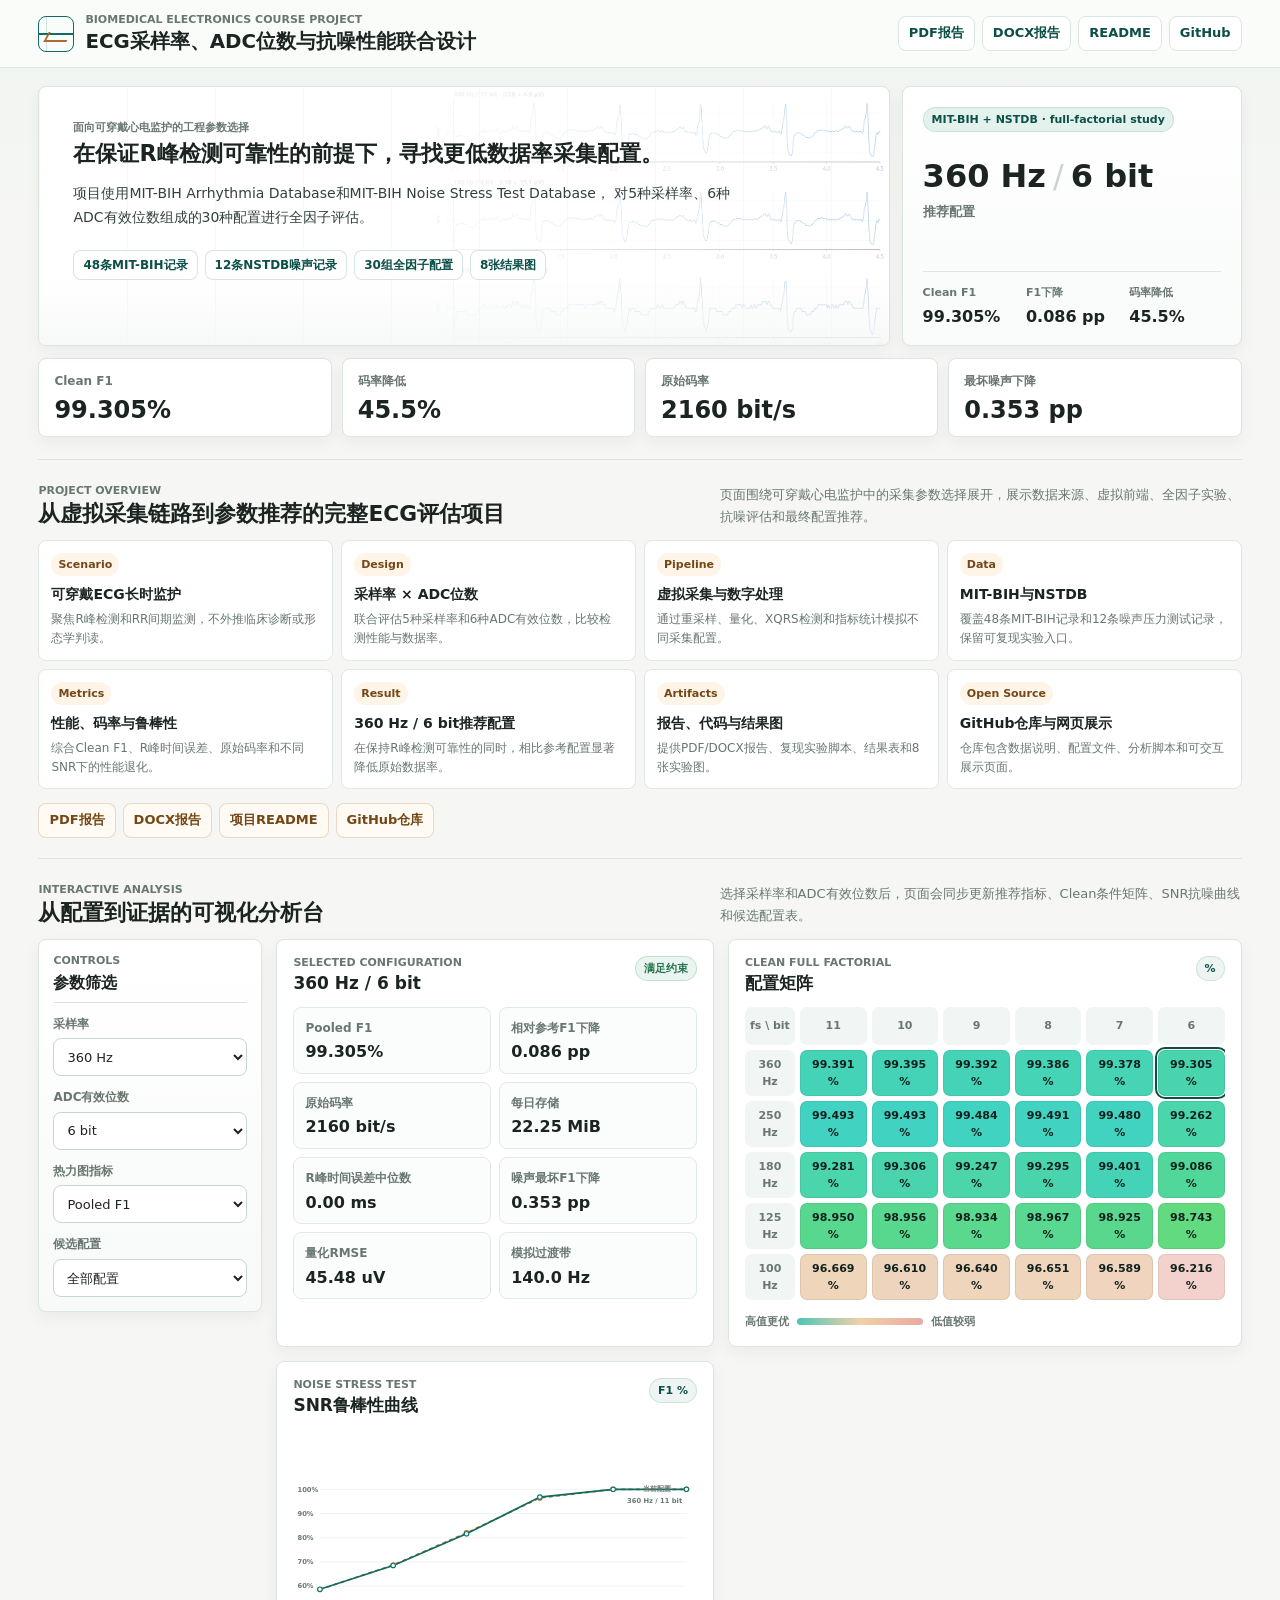
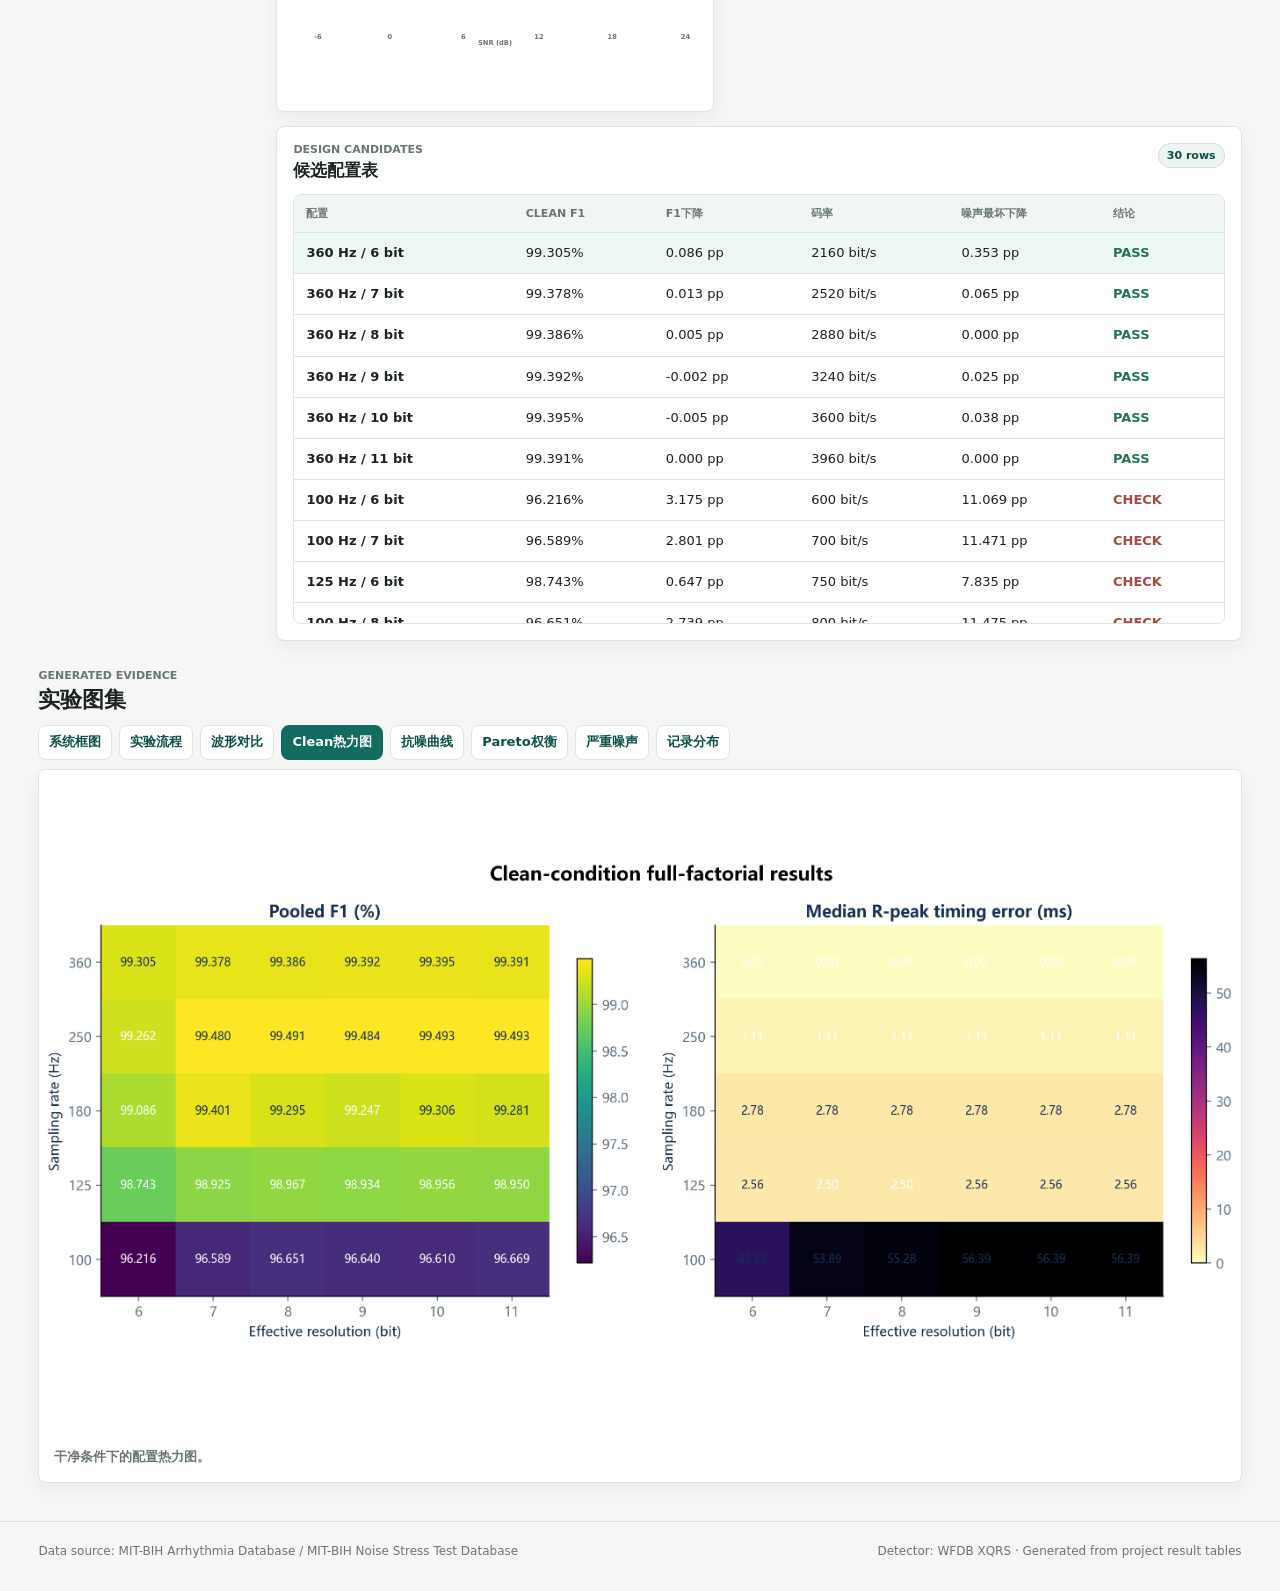
==== commit 4edc9c6f: "Improve showcase gallery and remove scoring UI" ====
--- a/web/index.html
+++ b/web/index.html
@@ -47,7 +47,7 @@
         </div>
         <div class="hero-panel" aria-label="推荐配置摘要">
           <div>
-              <span class="status-pill">Final audit: PASS · 17/17</span>
+              <span class="status-pill">MIT-BIH + NSTDB · full-factorial study</span>
             <div class="recommendation">
               <span id="heroFs">360 Hz</span>
               <span class="divider">/</span>
@@ -91,62 +91,62 @@
         </article>
       </section>
 
-      <section class="rubric-section" aria-label="课程评分对照与项目交付物">
-        <div class="section-intro rubric-intro">
+      <section class="project-section" aria-label="项目概览与交付物">
+        <div class="section-intro project-intro">
           <div>
-            <p class="eyebrow">Course Rubric</p>
-            <h2>指导书评分项已经映射到报告、结果和展示材料</h2>
+            <p class="eyebrow">Project Overview</p>
+            <h2>从虚拟采集链路到参数推荐的完整ECG评估项目</h2>
           </div>
           <p>
-            本页把老师最关心的完整性证据放在交互分析前：医学场景、系统设计、方法实现、结果评价、讨论改进、图表规范、引用格式和附录资料均有对应交付物。
+            页面围绕可穿戴心电监护中的采集参数选择展开，展示数据来源、虚拟前端、全因子实验、抗噪评估和最终配置推荐。
           </p>
         </div>
-        <div class="rubric-grid">
-          <article>
-            <span>5分</span>
-            <strong>医学应用背景</strong>
-            <p>可穿戴ECG长时监护、R峰/RR任务边界、应用需求-工程约束-指标表。</p>
-          </article>
-          <article>
-            <span>6分</span>
-            <strong>系统设计原理</strong>
-            <p>虚拟采集链路、模拟前端参数化模型、ADC量化与数据率计算。</p>
-          </article>
-          <article>
-            <span>6分</span>
-            <strong>方法与实现过程</strong>
-            <p>MIT-BIH/NSTDB、XQRS固定检测器、全因子脚本和本人实现工作说明。</p>
-          </article>
-          <article>
-            <span>6分</span>
-            <strong>结果与性能评价</strong>
-            <p>30组配置、噪声压力测试、推荐配置达标表和失败原因分析。</p>
-          </article>
-          <article>
-            <span>3分</span>
-            <strong>讨论与改进</strong>
-            <p>医学、工程、算法、数据四类限制，明确不外推临床诊断和真实功耗。</p>
-          </article>
-          <article>
-            <span>2分</span>
-            <strong>图表与系统表达</strong>
-            <p>图1-图8、表1-表8统一编号，网页提供可交互的证据入口。</p>
-          </article>
-          <article>
-            <span>1分</span>
-            <strong>引用与格式</strong>
-            <p>PhysioNet、MIT-BIH、NSTDB、WFDB与QRS检测文献统一列入报告。</p>
-          </article>
-          <article>
-            <span>1分</span>
-            <strong>附录资料</strong>
-            <p>核心参数、关键脚本、结果文件索引、GitHub与Pages链接。</p>
+        <div class="project-grid">
+          <article>
+            <span>Scenario</span>
+            <strong>可穿戴ECG长时监护</strong>
+            <p>聚焦R峰检测和RR间期监测，不外推临床诊断或形态学判读。</p>
+          </article>
+          <article>
+            <span>Design</span>
+            <strong>采样率 × ADC位数</strong>
+            <p>联合评估5种采样率和6种ADC有效位数，比较检测性能与数据率。</p>
+          </article>
+          <article>
+            <span>Pipeline</span>
+            <strong>虚拟采集与数字处理</strong>
+            <p>通过重采样、量化、XQRS检测和指标统计模拟不同采集配置。</p>
+          </article>
+          <article>
+            <span>Data</span>
+            <strong>MIT-BIH与NSTDB</strong>
+            <p>覆盖48条MIT-BIH记录和12条噪声压力测试记录，保留可复现实验入口。</p>
+          </article>
+          <article>
+            <span>Metrics</span>
+            <strong>性能、码率与鲁棒性</strong>
+            <p>综合Clean F1、R峰时间误差、原始码率和不同SNR下的性能退化。</p>
+          </article>
+          <article>
+            <span>Result</span>
+            <strong>360 Hz / 6 bit推荐配置</strong>
+            <p>在保持R峰检测可靠性的同时，相比参考配置显著降低原始数据率。</p>
+          </article>
+          <article>
+            <span>Artifacts</span>
+            <strong>报告、代码与结果图</strong>
+            <p>提供PDF/DOCX报告、复现实验脚本、结果表和8张实验图。</p>
+          </article>
+          <article>
+            <span>Open Source</span>
+            <strong>GitHub仓库与网页展示</strong>
+            <p>仓库包含数据说明、配置文件、分析脚本和可交互展示页面。</p>
           </article>
         </div>
         <div class="deliverable-row" aria-label="项目交付物">
-          <a href="../report/final_report.pdf" target="_blank" rel="noreferrer">最终PDF报告</a>
-          <a href="../report/final_report.docx">可编辑DOCX</a>
-          <a href="../FINAL_AUDIT.md" target="_blank" rel="noreferrer">完整性审核</a>
+          <a href="../report/final_report.pdf" target="_blank" rel="noreferrer">PDF报告</a>
+          <a href="../report/final_report.docx">DOCX报告</a>
+          <a href="../README.md" target="_blank" rel="noreferrer">项目README</a>
           <a href="https://github.com/Lebron-shun/ecg-sampling-adc-noise-robustness" target="_blank" rel="noreferrer">GitHub仓库</a>
         </div>
       </section>
@@ -269,7 +269,15 @@
         </div>
         <div class="figure-tabs" id="figureTabs" role="tablist" aria-label="实验图选择"></div>
         <figure class="figure-viewer">
-          <img id="figureImage" src="../figures/figure_04_clean_heatmaps.png" alt="实验结果图" />
+          <div class="figure-stage" id="figureStage">
+            <img
+              id="figureImage"
+              src="../figures/figure_04_clean_heatmaps.png"
+              alt="实验结果图"
+              decoding="async"
+              fetchpriority="high"
+            />
+          </div>
           <figcaption id="figureCaption">干净条件下的配置热力图。</figcaption>
         </figure>
       </section>
--- a/web/styles.css
+++ b/web/styles.css
@@ -353,7 +353,7 @@
 
 .metrics-strip article,
 .panel,
-.rubric-section,
+.project-section,
 .figure-viewer,
 .control-rail {
   border: 1px solid var(--line);
@@ -385,7 +385,7 @@
   line-height: 1.05;
 }
 
-.rubric-section {
+.project-section {
   margin: 0 0 24px;
   padding: 18px 0 20px;
   border-width: 1px 0;
@@ -394,17 +394,17 @@
   box-shadow: none;
 }
 
-.rubric-intro {
+.project-intro {
   margin: 0 0 14px;
 }
 
-.rubric-grid {
+.project-grid {
   display: grid;
   grid-template-columns: repeat(4, minmax(0, 1fr));
   gap: 8px;
 }
 
-.rubric-grid article {
+.project-grid article {
   min-width: 0;
   min-height: 118px;
   padding: 12px;
@@ -413,7 +413,7 @@
   background: #fff;
 }
 
-.rubric-grid span {
+.project-grid span {
   display: inline-flex;
   align-items: center;
   min-height: 23px;
@@ -425,7 +425,7 @@
   font-weight: 650;
 }
 
-.rubric-grid strong {
+.project-grid strong {
   display: block;
   margin-top: 9px;
   color: var(--ink);
@@ -434,7 +434,7 @@
   line-height: 1.32;
 }
 
-.rubric-grid p {
+.project-grid p {
   margin: 7px 0 0;
   color: var(--muted);
   font-size: 12px;
@@ -816,12 +816,25 @@
   box-shadow: var(--shadow-soft);
 }
 
+.figure-stage {
+  display: grid;
+  width: 100%;
+  height: clamp(360px, 52vw, 720px);
+  place-items: center;
+  background: #fff;
+}
+
+.figure-stage.is-loading img {
+  opacity: 0.55;
+}
+
 .figure-viewer img {
   display: block;
   width: 100%;
-  max-height: 720px;
+  height: 100%;
   object-fit: contain;
   background: #fff;
+  transition: opacity 0.12s ease;
 }
 
 .figure-viewer figcaption {
@@ -850,7 +863,7 @@
     grid-template-columns: 1fr;
   }
 
-  .rubric-grid {
+  .project-grid {
     grid-template-columns: repeat(2, minmax(0, 1fr));
   }
 }
@@ -986,7 +999,7 @@
   }
 
   .hero-panel,
-  .rubric-section,
+  .project-section,
   .panel,
   .control-rail {
     width: 100%;
@@ -1007,7 +1020,7 @@
   .metrics-strip,
   .control-rail,
   .detail-grid,
-  .rubric-grid {
+  .project-grid {
     grid-template-columns: 1fr;
   }
 
@@ -1038,10 +1051,14 @@
     flex: 1 0 auto;
   }
 
+  .figure-stage {
+    height: min(68vh, 360px);
+  }
+
   .workspace,
   .analysis-grid,
   .metrics-strip,
-  .rubric-grid {
+  .project-grid {
     width: 100%;
     max-width: 100%;
   }
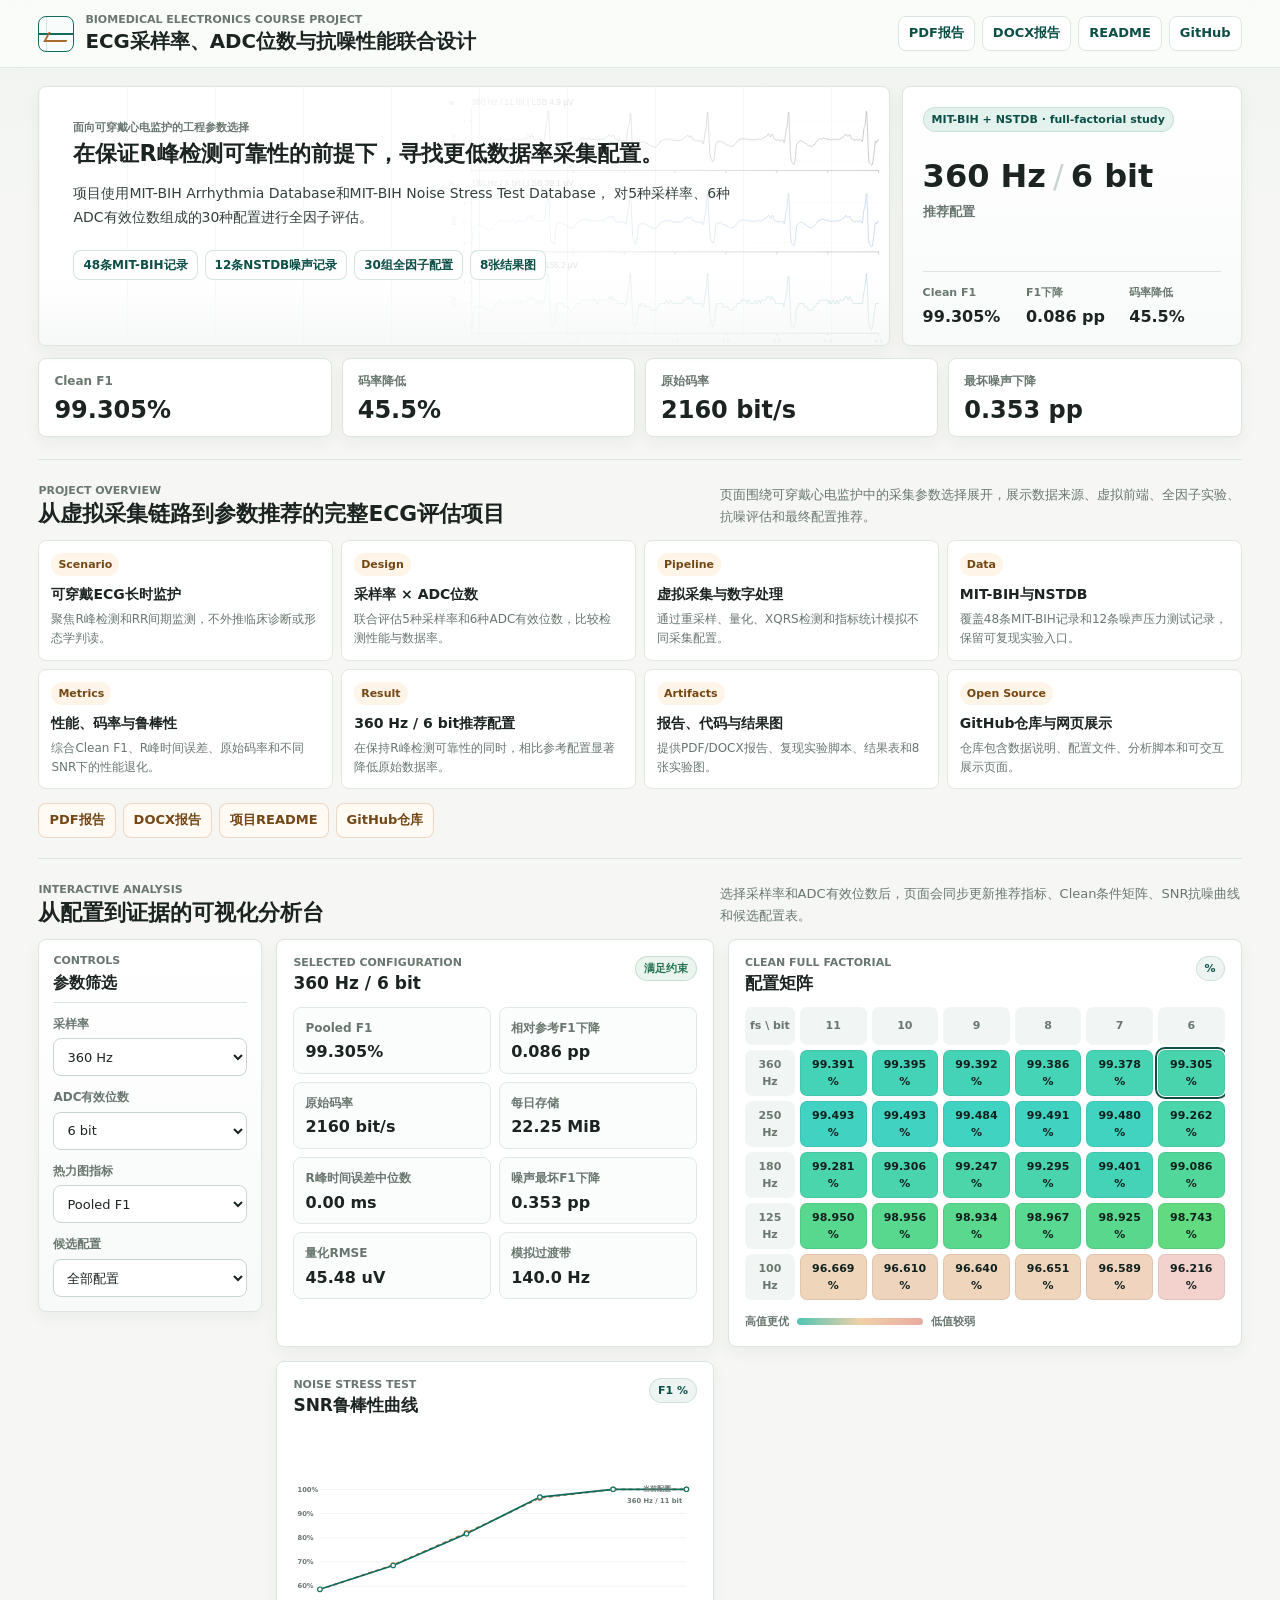
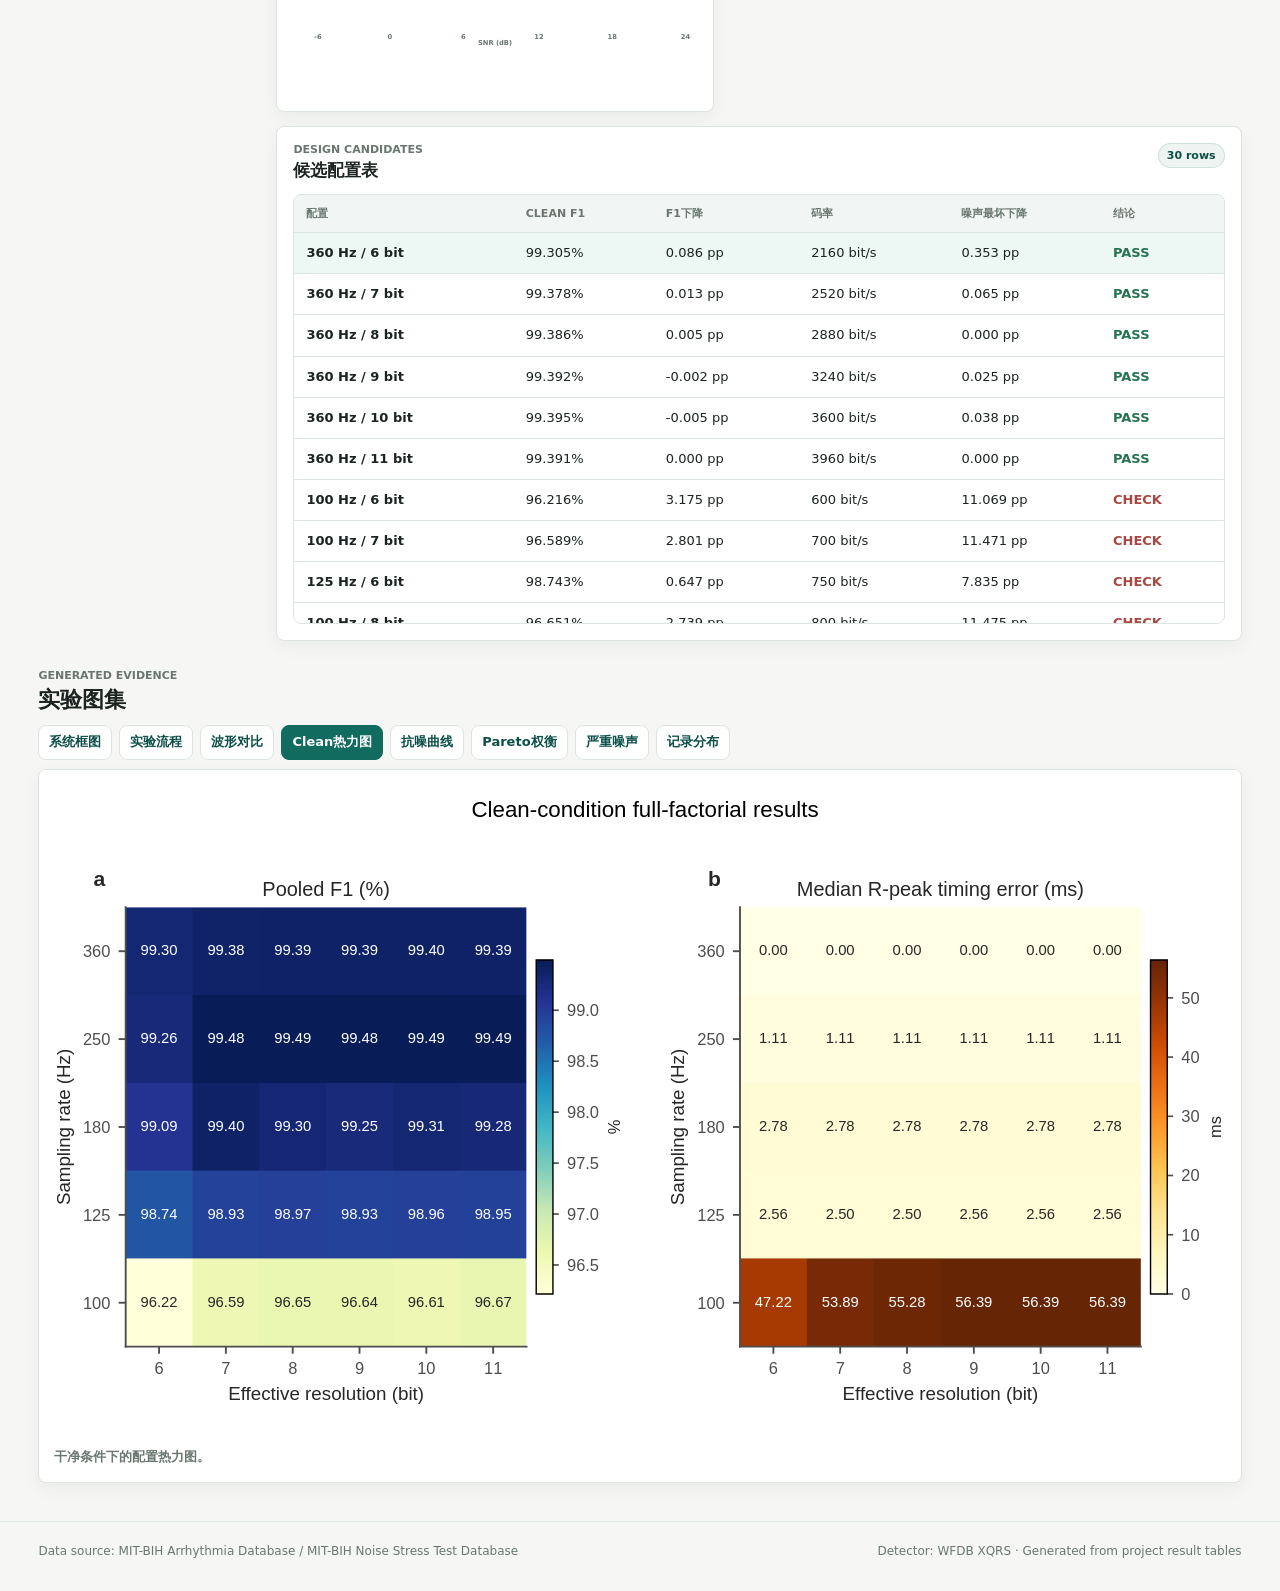
==== commit 9cce3080: "Optimize figures for publication-style presentation" ====
--- a/web/index.html
+++ b/web/index.html
@@ -272,7 +272,7 @@
           <div class="figure-stage" id="figureStage">
             <img
               id="figureImage"
-              src="../figures/figure_04_clean_heatmaps.png"
+              src="../figures/figure_04_clean_heatmaps.svg"
               alt="实验结果图"
               decoding="async"
               fetchpriority="high"
--- a/web/styles.css
+++ b/web/styles.css
@@ -189,7 +189,7 @@
   border-radius: 8px;
   background:
     linear-gradient(90deg, rgba(255, 255, 255, 0.98) 0%, rgba(255, 255, 255, 0.92) 55%, rgba(255, 255, 255, 0.62) 100%),
-    url("../figures/figure_03_waveform_comparison.png") right center / auto 112% no-repeat,
+    url("../figures/figure_03_waveform_comparison.svg") right center / auto 112% no-repeat,
     var(--surface);
   box-shadow: var(--shadow-soft);
 }
@@ -971,7 +971,7 @@
     padding: 18px;
     background:
       linear-gradient(90deg, rgba(255, 255, 255, 0.98) 0%, rgba(255, 255, 255, 0.92) 100%),
-      url("../figures/figure_03_waveform_comparison.png") center / cover no-repeat,
+      url("../figures/figure_03_waveform_comparison.svg") center / cover no-repeat,
       var(--surface);
   }
 
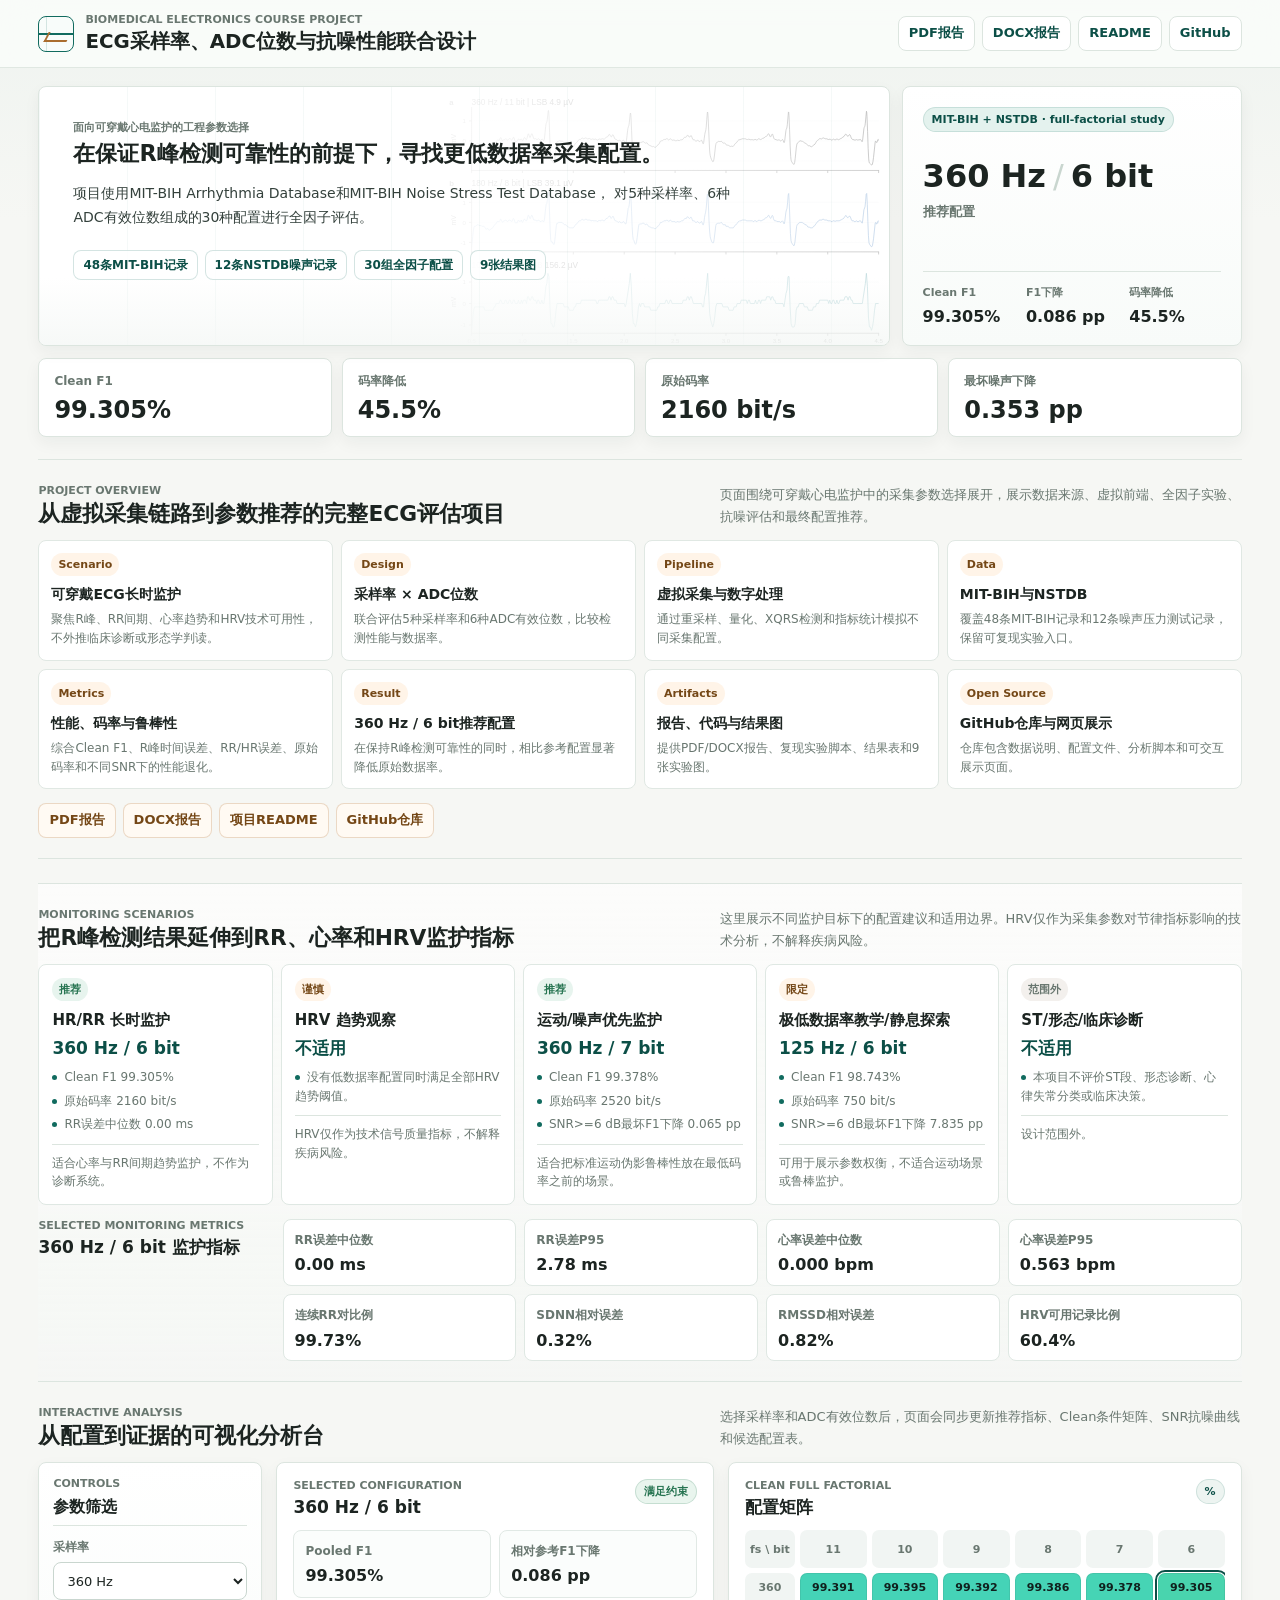
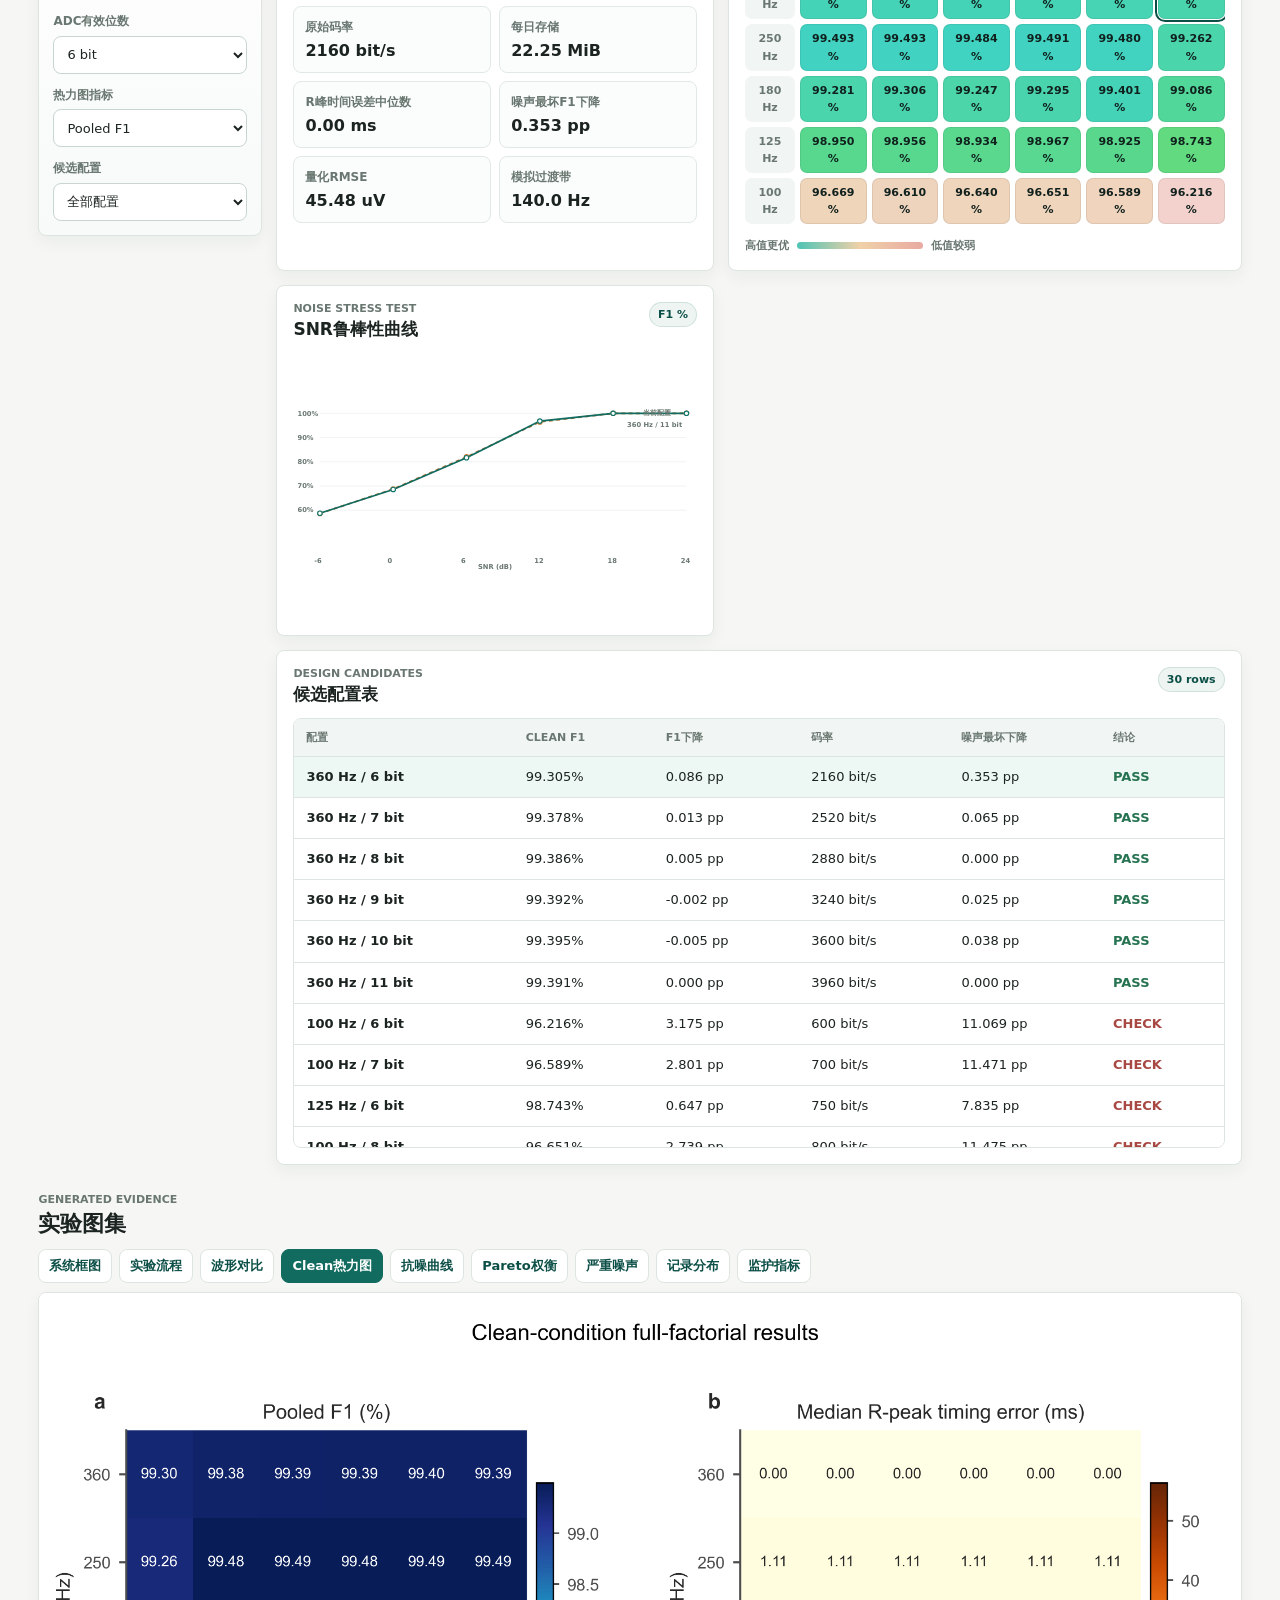
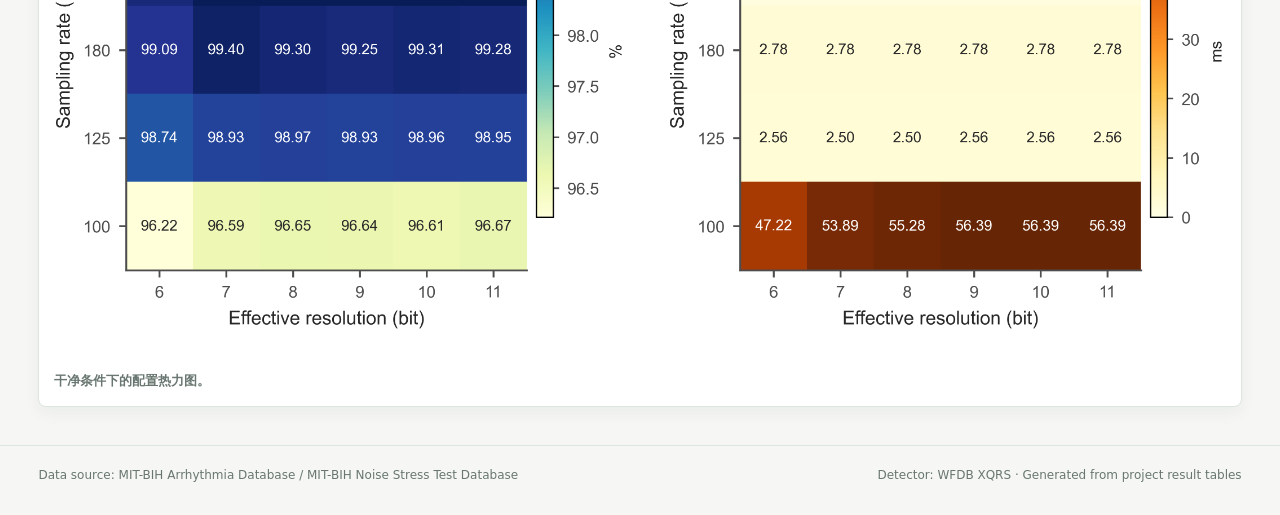
==== commit c5f3a190: "Expand ECG monitoring scenarios" ====
--- a/web/index.html
+++ b/web/index.html
@@ -42,7 +42,7 @@
             <span>48条MIT-BIH记录</span>
             <span>12条NSTDB噪声记录</span>
             <span>30组全因子配置</span>
-            <span>8张结果图</span>
+            <span>9张结果图</span>
           </div>
         </div>
         <div class="hero-panel" aria-label="推荐配置摘要">
@@ -105,7 +105,7 @@
           <article>
             <span>Scenario</span>
             <strong>可穿戴ECG长时监护</strong>
-            <p>聚焦R峰检测和RR间期监测，不外推临床诊断或形态学判读。</p>
+            <p>聚焦R峰、RR间期、心率趋势和HRV技术可用性，不外推临床诊断或形态学判读。</p>
           </article>
           <article>
             <span>Design</span>
@@ -125,7 +125,7 @@
           <article>
             <span>Metrics</span>
             <strong>性能、码率与鲁棒性</strong>
-            <p>综合Clean F1、R峰时间误差、原始码率和不同SNR下的性能退化。</p>
+            <p>综合Clean F1、R峰时间误差、RR/HR误差、原始码率和不同SNR下的性能退化。</p>
           </article>
           <article>
             <span>Result</span>
@@ -135,7 +135,7 @@
           <article>
             <span>Artifacts</span>
             <strong>报告、代码与结果图</strong>
-            <p>提供PDF/DOCX报告、复现实验脚本、结果表和8张实验图。</p>
+            <p>提供PDF/DOCX报告、复现实验脚本、结果表和9张实验图。</p>
           </article>
           <article>
             <span>Open Source</span>
@@ -148,6 +148,26 @@
           <a href="../report/final_report.docx">DOCX报告</a>
           <a href="../README.md" target="_blank" rel="noreferrer">项目README</a>
           <a href="https://github.com/Lebron-shun/ecg-sampling-adc-noise-robustness" target="_blank" rel="noreferrer">GitHub仓库</a>
+        </div>
+      </section>
+
+      <section class="monitoring-section" aria-label="医学监护场景">
+        <div class="section-intro">
+          <div>
+            <p class="eyebrow">Monitoring Scenarios</p>
+            <h2>把R峰检测结果延伸到RR、心率和HRV监护指标</h2>
+          </div>
+          <p>
+            这里展示不同监护目标下的配置建议和适用边界。HRV仅作为采集参数对节律指标影响的技术分析，不解释疾病风险。
+          </p>
+        </div>
+        <div class="scenario-grid" id="scenarioCards"></div>
+        <div class="monitoring-bench">
+          <div>
+            <p class="eyebrow">Selected Monitoring Metrics</p>
+            <h3 id="monitoringTitle">当前配置监护指标</h3>
+          </div>
+          <div class="monitoring-grid" id="monitoringDetails"></div>
         </div>
       </section>
 
@@ -272,7 +292,7 @@
           <div class="figure-stage" id="figureStage">
             <img
               id="figureImage"
-              src="../figures/figure_04_clean_heatmaps.svg"
+              src="../figures/figure_04_clean_heatmaps.png"
               alt="实验结果图"
               decoding="async"
               fetchpriority="high"
--- a/web/styles.css
+++ b/web/styles.css
@@ -470,6 +470,179 @@
   background: #fff4e8;
 }
 
+.monitoring-section {
+  margin: 0 0 24px;
+  padding: 18px 0 20px;
+  border-width: 1px 0;
+  border-style: solid;
+  border-color: var(--line);
+  background:
+    linear-gradient(180deg, rgba(255, 255, 255, 0.66), rgba(244, 247, 245, 0.42)),
+    transparent;
+}
+
+.scenario-grid {
+  display: grid;
+  grid-template-columns: repeat(5, minmax(0, 1fr));
+  gap: 8px;
+}
+
+.scenario-card {
+  min-width: 0;
+  min-height: 218px;
+  padding: 13px;
+  border: 1px solid #dfe8e3;
+  border-radius: 8px;
+  background: #fff;
+  cursor: default;
+  transition:
+    border-color 0.15s ease,
+    box-shadow 0.15s ease,
+    transform 0.15s ease;
+}
+
+.scenario-card[data-fs] {
+  cursor: pointer;
+}
+
+.scenario-card[data-fs]:hover {
+  border-color: rgba(17, 107, 95, 0.34);
+  box-shadow: var(--shadow-soft);
+  transform: translateY(-1px);
+}
+
+.scenario-status {
+  display: inline-flex;
+  align-items: center;
+  min-height: 23px;
+  padding: 3px 7px;
+  border-radius: 999px;
+  background: var(--surface-muted);
+  color: var(--accent-dark);
+  font-size: 11px;
+  font-weight: 720;
+}
+
+.scenario-status.recommended {
+  background: #e7f4ee;
+  color: var(--ok);
+}
+
+.scenario-status.caution,
+.scenario-status.limited {
+  background: var(--warm-soft);
+  color: #744716;
+}
+
+.scenario-status.out_of_scope {
+  background: #f3f0ed;
+  color: var(--muted);
+}
+
+.scenario-card h3 {
+  margin: 10px 0 0;
+  color: var(--ink);
+  font-size: 15px;
+  font-weight: 650;
+  line-height: 1.32;
+}
+
+.scenario-card strong {
+  display: block;
+  margin-top: 8px;
+  color: var(--accent-dark);
+  font-size: 17px;
+  font-weight: 720;
+  line-height: 1.14;
+  overflow-wrap: anywhere;
+}
+
+.scenario-card ul {
+  display: grid;
+  gap: 5px;
+  margin: 10px 0 0;
+  padding: 0;
+  list-style: none;
+}
+
+.scenario-card li,
+.scenario-card p,
+.monitoring-empty {
+  color: var(--muted);
+  font-size: 12px;
+  line-height: 1.55;
+  overflow-wrap: anywhere;
+}
+
+.scenario-card li::before {
+  content: "";
+  display: inline-block;
+  width: 5px;
+  height: 5px;
+  margin: 0 7px 1px 0;
+  border-radius: 999px;
+  background: var(--accent);
+}
+
+.scenario-card p {
+  margin: 10px 0 0;
+  padding-top: 9px;
+  border-top: 1px solid var(--line);
+}
+
+.monitoring-bench {
+  display: grid;
+  grid-template-columns: minmax(180px, 0.24fr) minmax(0, 1fr);
+  gap: 14px;
+  align-items: start;
+  margin-top: 14px;
+}
+
+.monitoring-bench h3 {
+  margin: 0;
+  color: var(--ink);
+  font-size: 17px;
+  font-weight: 650;
+  line-height: 1.3;
+}
+
+.monitoring-grid {
+  display: grid;
+  grid-template-columns: repeat(4, minmax(0, 1fr));
+  gap: 8px;
+}
+
+.monitoring-card,
+.monitoring-empty {
+  min-width: 0;
+  min-height: 62px;
+  padding: 11px;
+  border: 1px solid #dfe8e3;
+  border-radius: 8px;
+  background: #fff;
+}
+
+.monitoring-card span {
+  display: block;
+  color: var(--muted);
+  font-size: 12px;
+  font-weight: 690;
+}
+
+.monitoring-card strong {
+  display: block;
+  margin-top: 7px;
+  color: var(--ink);
+  font-size: 16px;
+  font-weight: 690;
+  line-height: 1.1;
+  overflow-wrap: anywhere;
+}
+
+.monitoring-empty {
+  grid-column: 1 / -1;
+}
+
 .section-intro {
   display: grid;
   grid-template-columns: minmax(0, 0.95fr) minmax(320px, 0.75fr);
@@ -866,6 +1039,14 @@
   .project-grid {
     grid-template-columns: repeat(2, minmax(0, 1fr));
   }
+
+  .scenario-grid {
+    grid-template-columns: repeat(2, minmax(0, 1fr));
+  }
+
+  .monitoring-grid {
+    grid-template-columns: repeat(2, minmax(0, 1fr));
+  }
 }
 
 @media (max-width: 980px) {
@@ -886,7 +1067,8 @@
   .hero,
   .workspace,
   .analysis-grid,
-  .section-intro {
+  .section-intro,
+  .monitoring-bench {
     grid-template-columns: 1fr;
   }
 
@@ -1020,7 +1202,9 @@
   .metrics-strip,
   .control-rail,
   .detail-grid,
-  .project-grid {
+  .project-grid,
+  .scenario-grid,
+  .monitoring-grid {
     grid-template-columns: 1fr;
   }
 
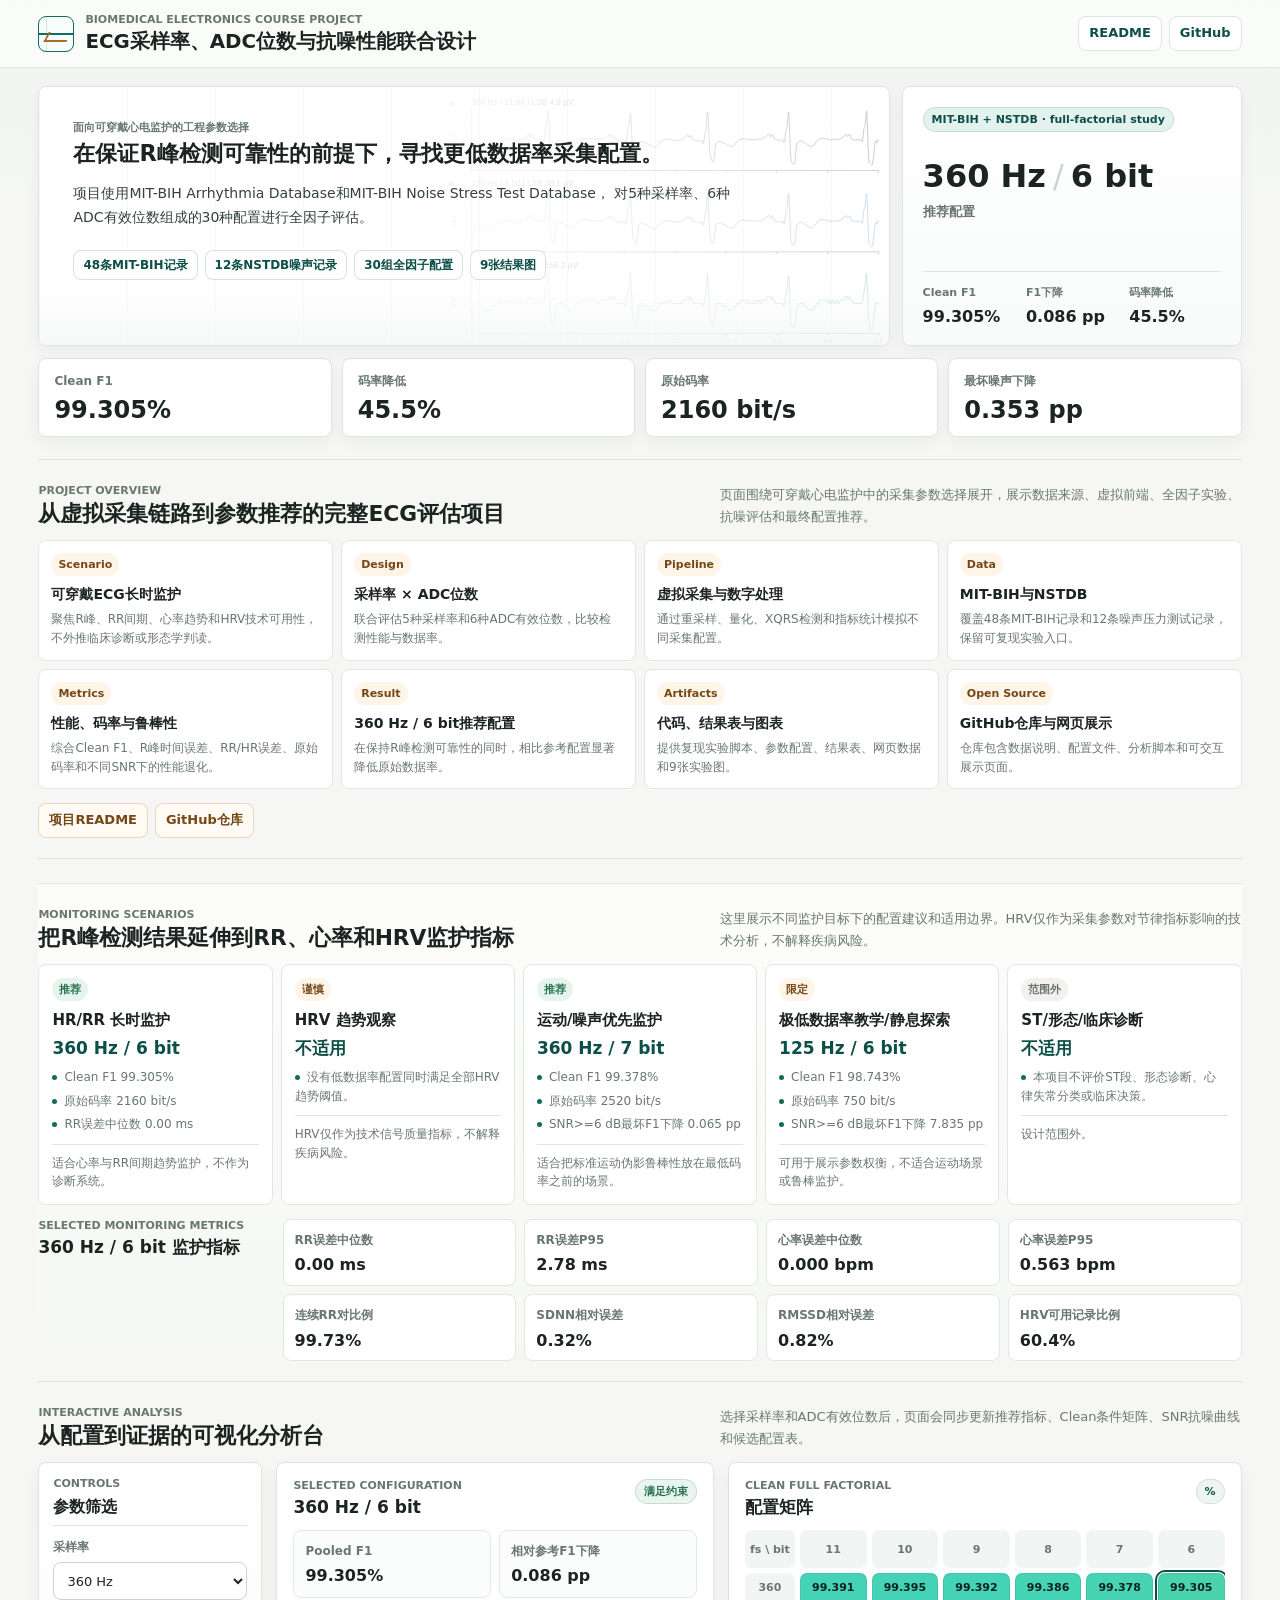
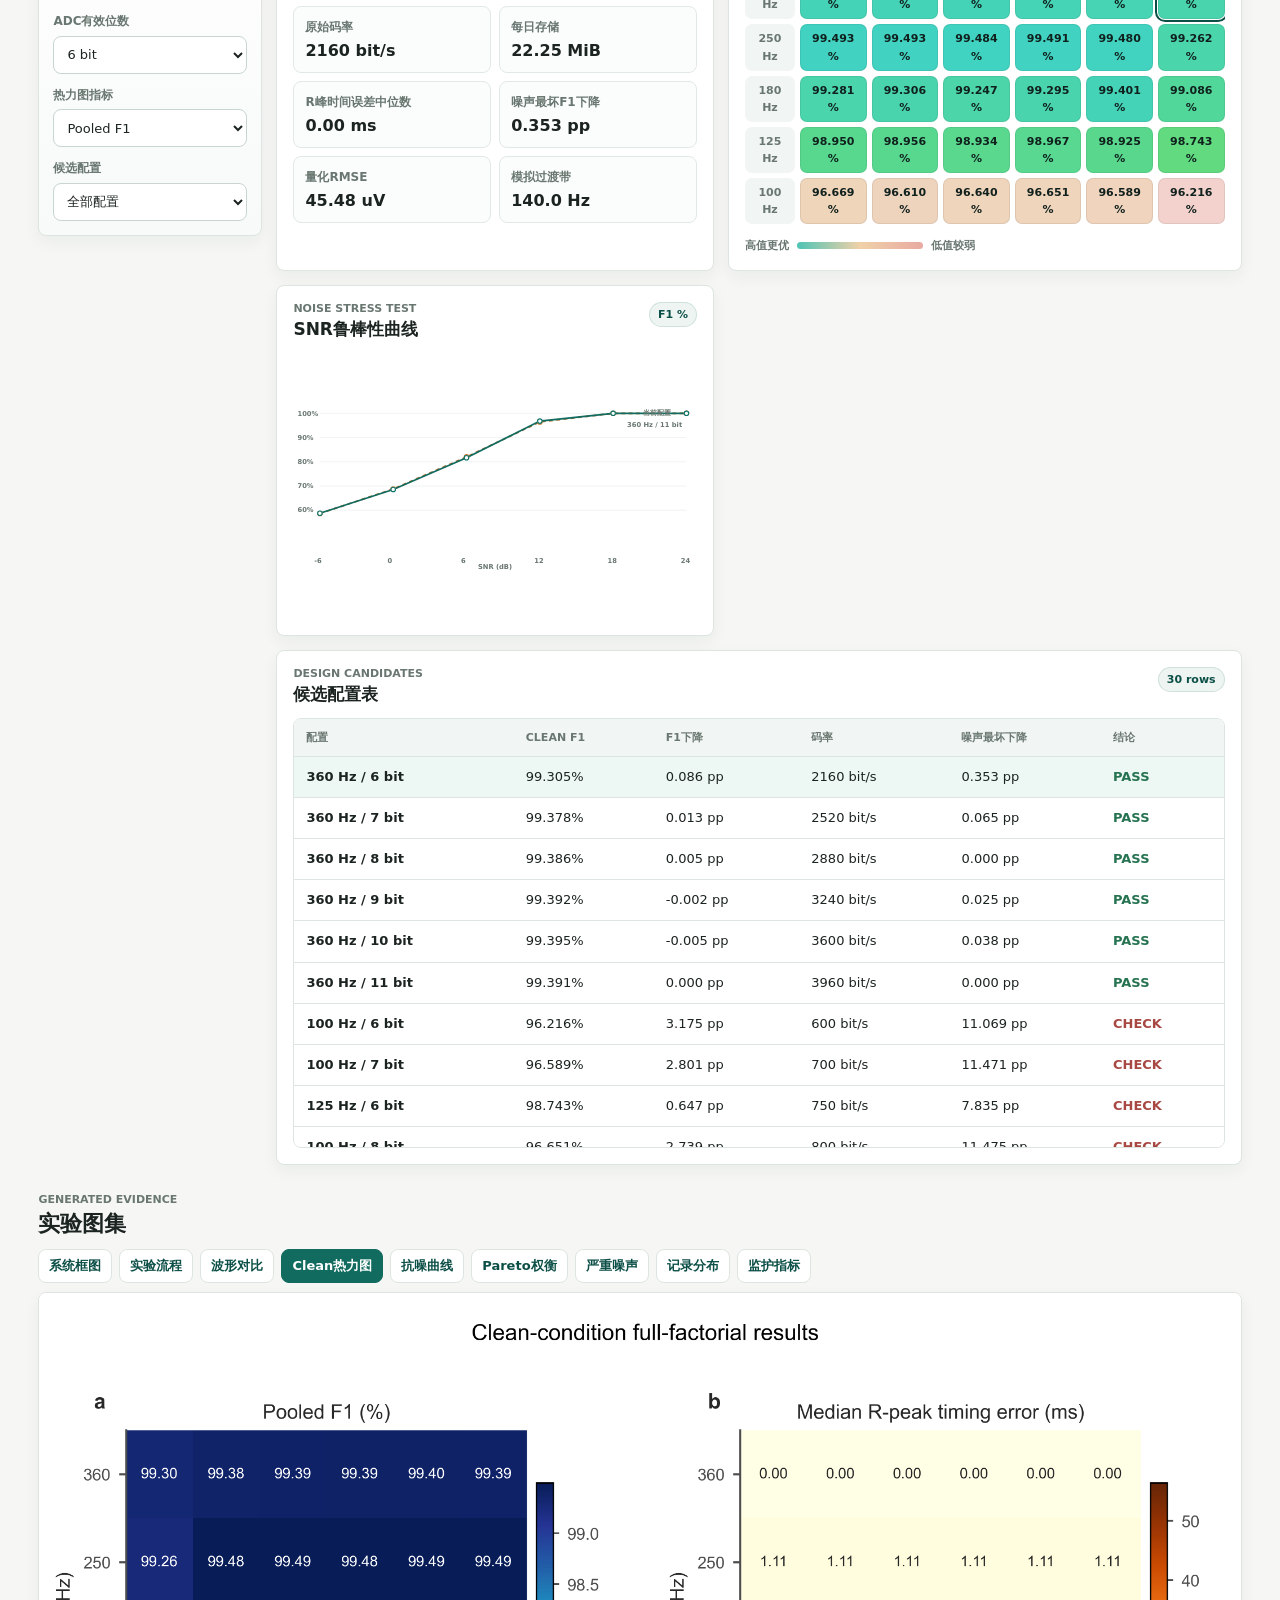
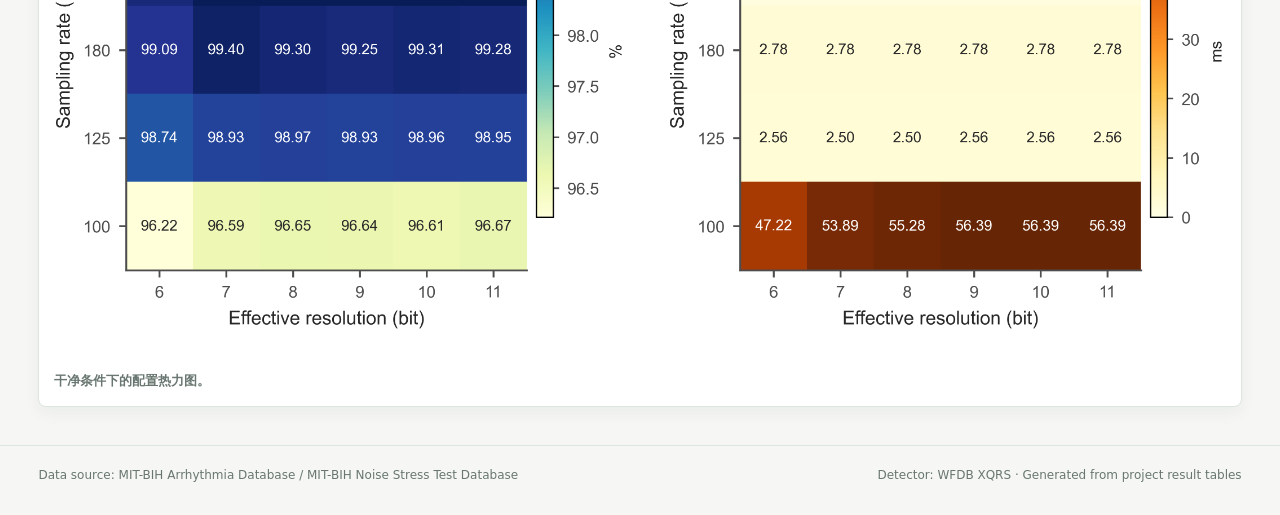
==== commit 7e52251f: "Remove public report artifacts and add private submission generation" ====
--- a/web/index.html
+++ b/web/index.html
@@ -20,8 +20,6 @@
         </div>
       </div>
       <nav class="top-actions" aria-label="项目资源">
-        <a href="../report/final_report.pdf" target="_blank" rel="noreferrer">PDF报告</a>
-        <a href="../report/final_report.docx">DOCX报告</a>
         <a href="../README.md" target="_blank" rel="noreferrer">README</a>
         <a href="https://github.com/Lebron-shun/ecg-sampling-adc-noise-robustness" target="_blank" rel="noreferrer"
           >GitHub</a
@@ -134,8 +132,8 @@
           </article>
           <article>
             <span>Artifacts</span>
-            <strong>报告、代码与结果图</strong>
-            <p>提供PDF/DOCX报告、复现实验脚本、结果表和9张实验图。</p>
+            <strong>代码、结果表与图表</strong>
+            <p>提供复现实验脚本、参数配置、结果表、网页数据和9张实验图。</p>
           </article>
           <article>
             <span>Open Source</span>
@@ -144,8 +142,6 @@
           </article>
         </div>
         <div class="deliverable-row" aria-label="项目交付物">
-          <a href="../report/final_report.pdf" target="_blank" rel="noreferrer">PDF报告</a>
-          <a href="../report/final_report.docx">DOCX报告</a>
           <a href="../README.md" target="_blank" rel="noreferrer">项目README</a>
           <a href="https://github.com/Lebron-shun/ecg-sampling-adc-noise-robustness" target="_blank" rel="noreferrer">GitHub仓库</a>
         </div>
